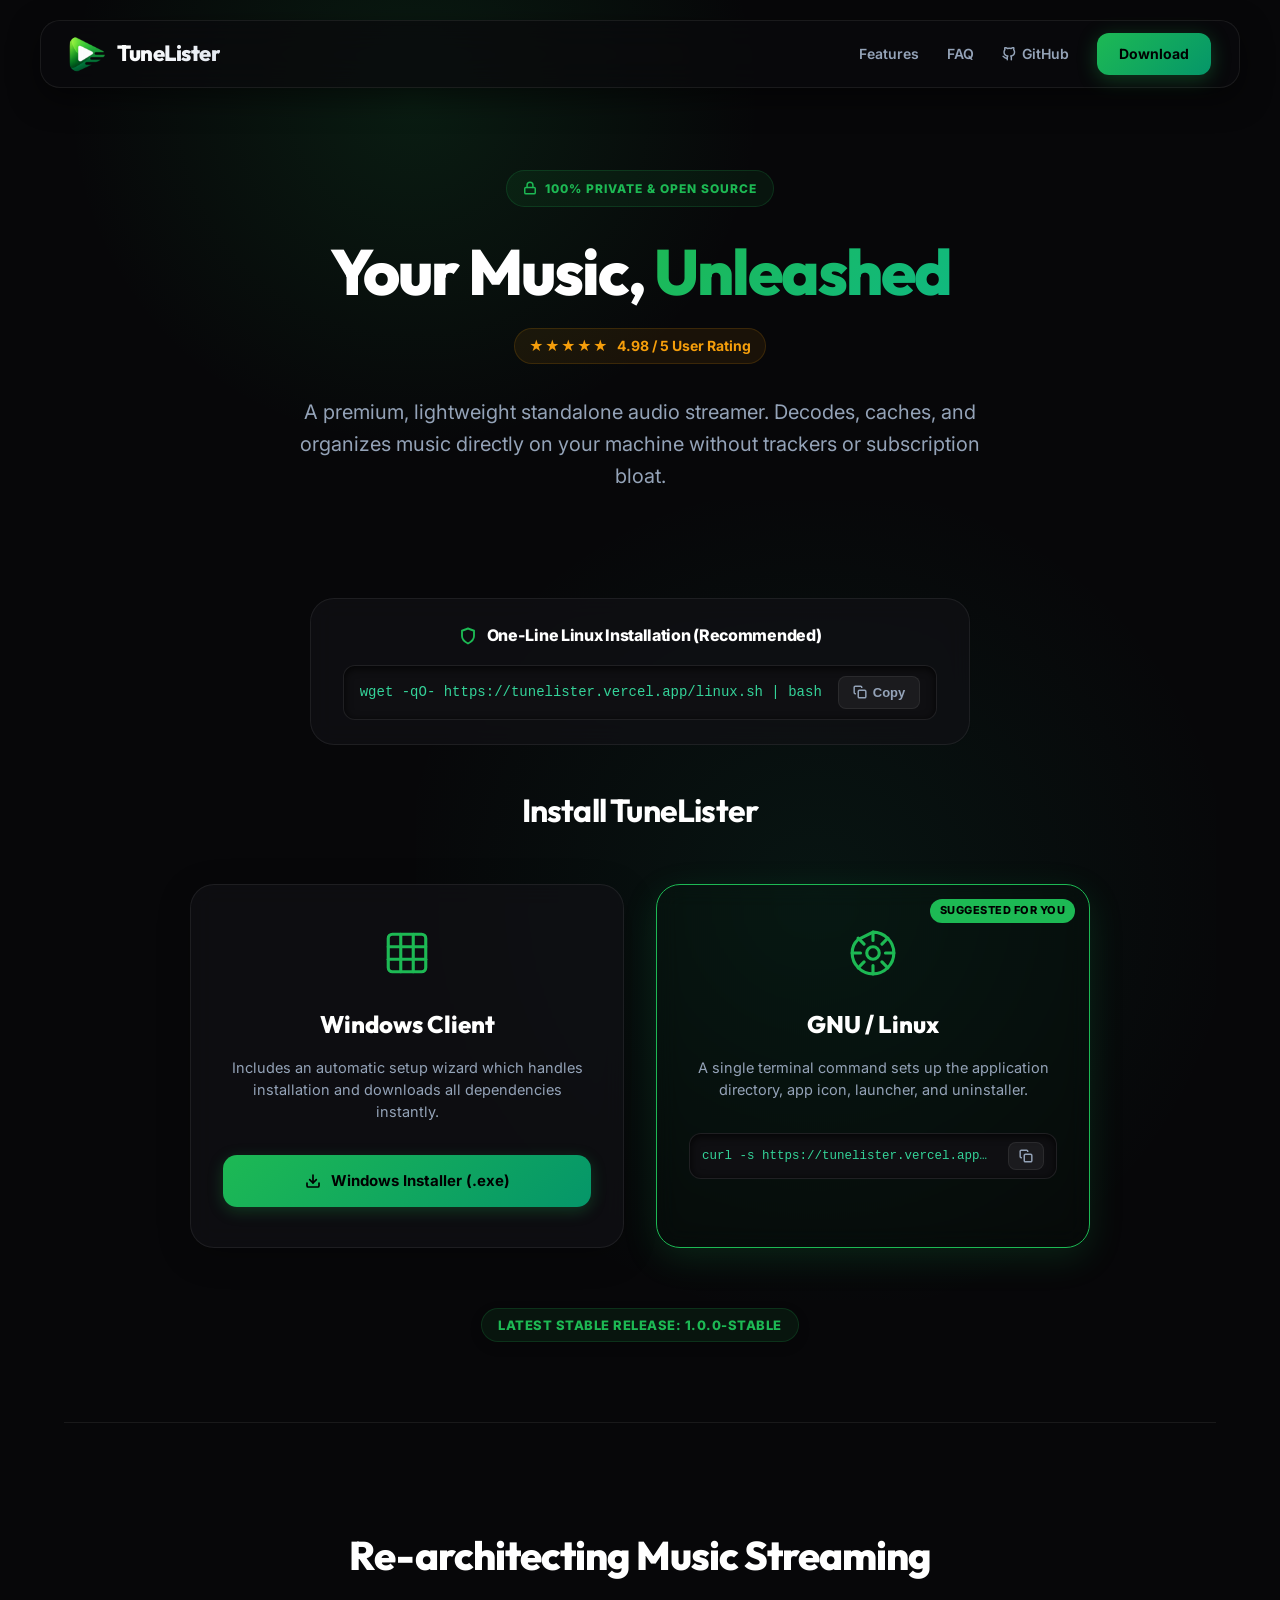
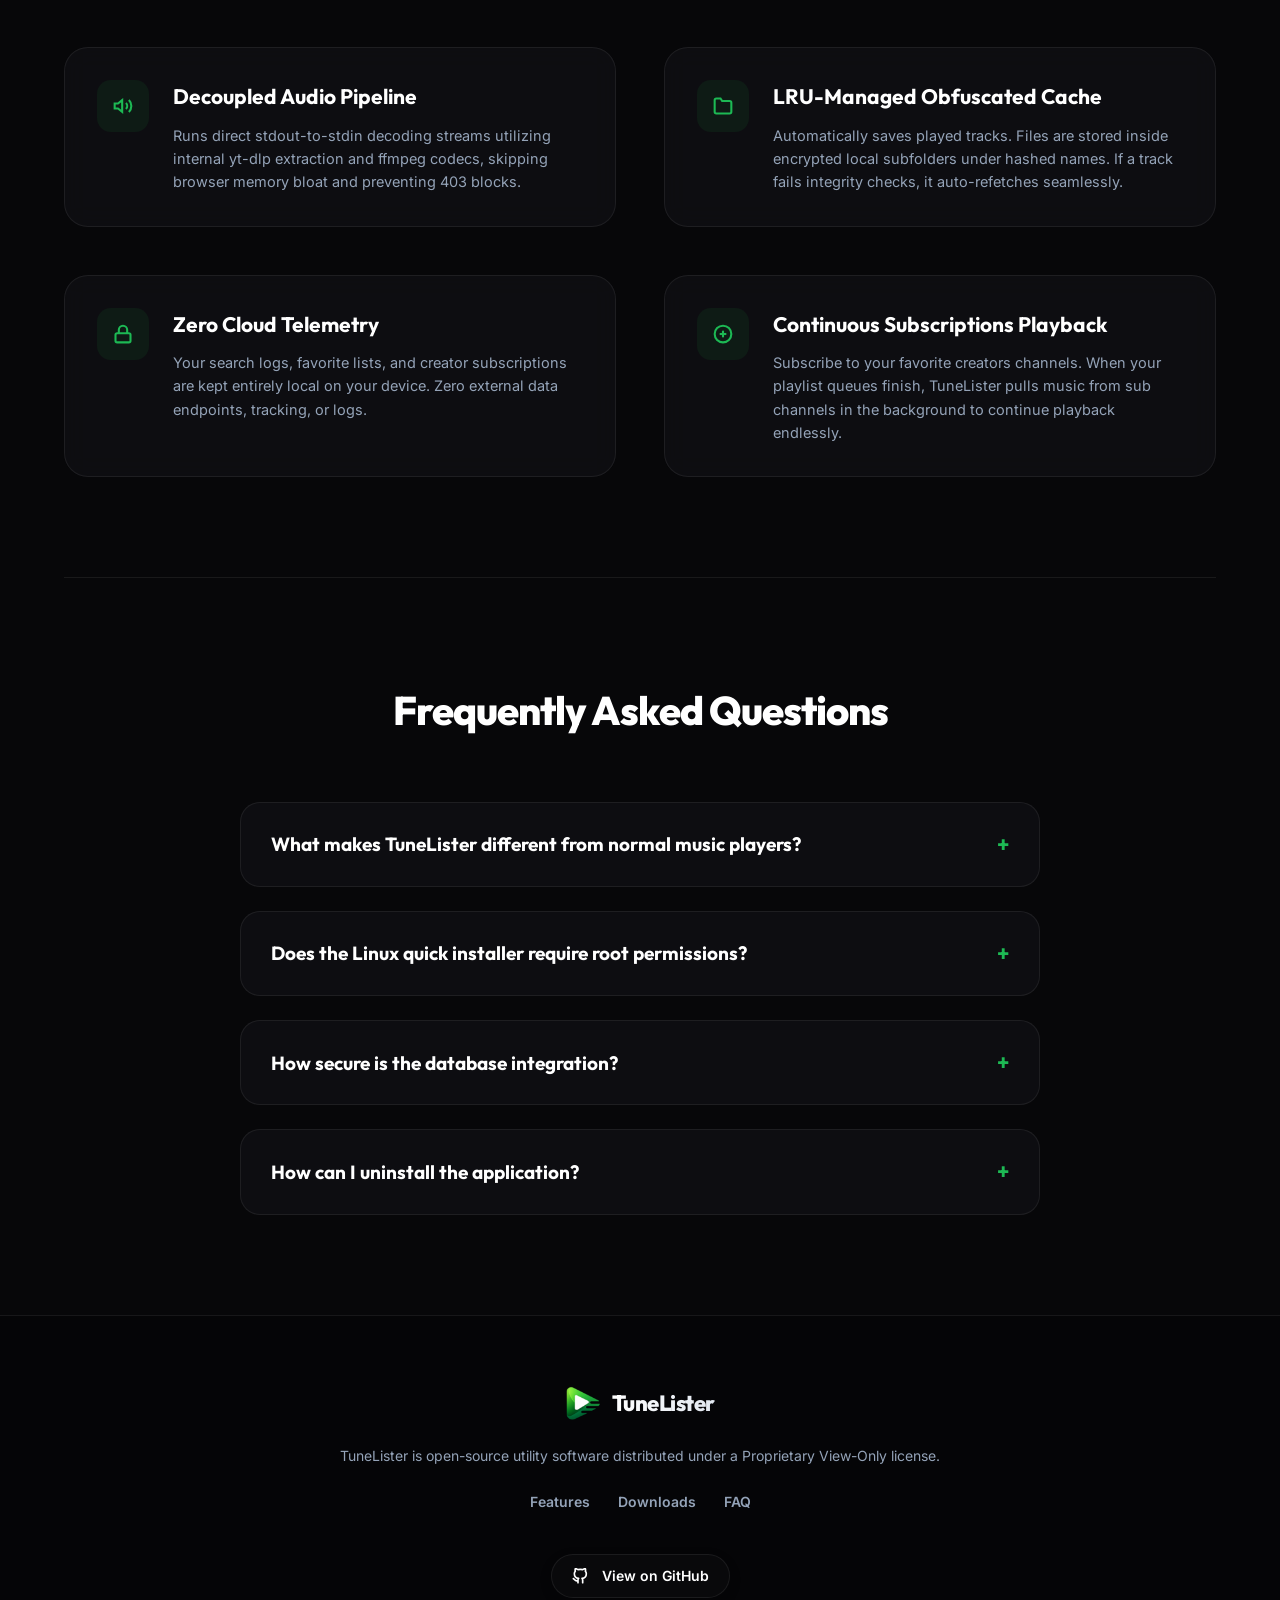
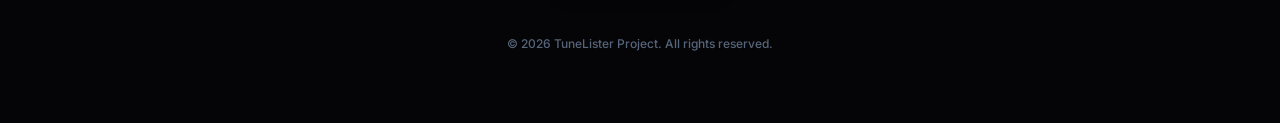
==== index.html @ affd9045 "Add dark-skinned Windows SmartScreen Defender Warning Modal" ====
<!DOCTYPE html>
<html lang="en">

<head>
  <meta charset="UTF-8">
  <meta name="viewport"
    content="width=device-width, initial-scale=1.0, maximum-scale=1.0, user-scalable=no, shrink-to-fit=no">

  <!-- Primary SEO Tags -->
  <title>TuneLister - Your Music, Unleashed</title>
  <meta name="title" content="TuneLister - Your Music, Unleashed">
  <meta name="description"
    content="A premium standalone audio streaming player for Windows and Linux. Enjoy zero-latency playback, smart background caching, search subscriptions, and 100% private listening.">
  <meta name="keywords"
    content="tunelister, music player, audio streaming, yt-dlp streamer, local caching music, offline playback, private music player, lightweight audio player">
  <meta name="author" content="TuneLister Project">
  <meta name="robots" content="index, follow">

  <!-- Open Graph / Facebook -->
  <meta property="og:type" content="website">
  <meta property="og:url" content="https://tunelister.vercel.app/">
  <meta property="og:title" content="TuneLister - Your Music, Unleashed">
  <meta property="og:description"
    content="A premium standalone audio streaming player for Windows and Linux. Enjoy zero-latency playback, smart background caching, search subscriptions, and 100% private listening.">
  <meta property="og:image" content="https://tunelister.vercel.app/logo.png">

  <!-- Twitter -->
  <meta property="twitter:card" content="summary">
  <meta property="twitter:url" content="https://tunelister.vercel.app/">
  <meta property="twitter:title" content="TuneLister - Your Music, Unleashed">
  <meta property="twitter:description"
    content="A premium standalone audio streaming player for Windows and Linux. Enjoy zero-latency playback, smart background caching, search subscriptions, and 100% private listening.">
  <meta property="twitter:image" content="https://tunelister.vercel.app/logo.png">

  <!-- Favicon -->
  <link rel="icon" type="image/png" href="logo.png">

  <!-- Premium Font Pairings -->
  <link rel="preconnect" href="https://fonts.googleapis.com">
  <link rel="preconnect" href="https://fonts.gstatic.com" crossorigin>
  <link
    href="https://fonts.googleapis.com/css2?family=Inter:wght@300;400;500;600;700&family=Outfit:wght@400;500;600;700;800&display=swap"
    rel="stylesheet">

  <!-- JSON-LD Structured Data Schema for SEO -->
  <script type="application/ld+json">
  {
    "@context": "https://schema.org",
    "@type": "SoftwareApplication",
    "name": "TuneLister",
    "operatingSystem": "Windows, Linux",
    "applicationCategory": "MultimediaApplication",
    "downloadUrl": "https://github.com/immo2n/TuneLister-dist",
    "softwareVersion": "1.0.0-stable",
    "offers": {
      "@type": "Offer",
      "price": "0.00",
      "priceCurrency": "USD"
    },
    "aggregateRating": {
      "@type": "AggregateRating",
      "ratingValue": "4.98",
      "bestRating": "5",
      "ratingCount": "1840"
    }
  }
  </script>

  <!-- JSON-LD FAQ Schema for SEO -->
  <script type="application/ld+json">
  {
    "@context": "https://schema.org",
    "@type": "FAQPage",
    "mainEntity": [
      {
        "@type": "Question",
        "name": "What is TuneLister?",
        "acceptedAnswer": {
          "@type": "Answer",
          "text": "TuneLister is a lightweight, standalone music client for Windows and Linux. It decodes audio streams directly, uses background caching, and runs self-contained without resource bloat."
        }
      },
      {
        "@type": "Question",
        "name": "How does the cache feature work?",
        "acceptedAnswer": {
          "@type": "Answer",
          "text": "TuneLister utilizes an intelligent local cache system. Tracks you listen to are saved locally as obfuscated, verified data packages. Active LRU limits (e.g. up to 10GB) prevent files from taking excessive space."
        }
      },
      {
        "@type": "Question",
        "name": "Is my listening data private?",
        "acceptedAnswer": {
          "@type": "Answer",
          "text": "Yes, completely. TuneLister operates directly on your local device. There are no tracking scripts, external database logging servers, or user analytics telemetry."
        }
      }
    ]
  }
  </script>

  <link rel="stylesheet" href="style.css">
</head>

<body>

  <div class="glow-1"></div>
  <div class="glow-2"></div>

  <!-- Navigation Bar -->
  <nav class="navbar">
    <a href="#" class="nav-brand">
      <img src="logo.png" alt="TuneLister Logo" class="nav-logo">
      <span class="nav-title">TuneLister</span>
    </a>
    <div class="nav-links">
      <a href="#features" class="nav-link">Features</a>
      <a href="#faq" class="nav-link">FAQ</a>
      <a href="https://github.com/immo2n/TuneLister" target="_blank" rel="noopener noreferrer" class="nav-link"
        style="display: inline-flex; align-items: center; gap: 6px;">
        <svg width="14" height="14" viewBox="0 0 24 24" fill="none" stroke="currentColor" stroke-width="2.5" stroke-linecap="round" stroke-linejoin="round"><path d="M9 19c-5 1.5-5-2.5-7-3m14 6v-3.87a3.37 3.37 0 0 0-.94-2.61c3.14-.35 6.44-1.54 6.44-7A5.44 5.44 0 0 0 20 4.77 5.07 5.07 0 0 0 19.91 1S18.73.65 16 2.48a13.38 13.38 0 0 0-7 0C6.27.65 5.09 1 5.09 1A5.07 5.07 0 0 0 5 4.77a5.44 5.44 0 0 0-1.5 3.78c0 5.42 3.3 6.61 6.44 7A3.37 3.37 0 0 0 9 18.13V22"></path></svg>
        <span>GitHub</span>
      </a>
      <a href="#download" class="nav-btn">Download</a>
    </div>
  </nav>

  <div class="container">

    <!-- Hero Section -->
    <header class="hero">
      <div class="badge">
        <svg xmlns="http://www.w3.org/2000/svg" width="14" height="14" viewBox="0 0 24 24" fill="none"
          stroke="currentColor" stroke-width="2.5" stroke-linecap="round" stroke-linejoin="round"
          style="margin-top: -2px;">
          <rect x="3" y="11" width="18" height="11" rx="2" ry="2" />
          <path d="M7 11V7a5 5 0 0 1 10 0v4" />
        </svg>
        100% Private & Open Source
      </div>

      <h1 class="hero-title">Your Music, <span>Unleashed</span></h1>

      <div class="rating-badge">
        <span class="rating-stars">★★★★★</span>
        <span><strong>4.98 / 5</strong> User Rating</span>
      </div>

      <p class="hero-desc">
        A premium, lightweight standalone audio streamer. Decodes, caches, and organizes music directly on your machine without trackers or subscription bloat.
      </p>
    </header>

    <!-- Downloads Section -->
    <section id="download" style="padding-bottom: 80px;">
      <!-- Linux Quick Install Section (visible only on Linux) -->
      <div id="linux-quick-install-box" style="display: none;">
        <div class="linux-box-header">
          <svg width="18" height="18" viewBox="0 0 24 24" fill="none" stroke="var(--primary)" stroke-width="2.5" stroke-linecap="round" stroke-linejoin="round"><path d="M12 22s8-4 8-10V5l-8-3-8 3v7c0 6 8 10 8 10z"/></svg>
          <span class="linux-box-title">One-Line Linux Installation (Recommended)</span>
        </div>
        <div class="code-container">
          <div class="code-block">wget -qO- https://tunelister.vercel.app/linux.sh | bash</div>
          <button class="copy-btn" onclick="copyText('wget -qO- https://tunelister.vercel.app/linux.sh | bash', this)">
            <svg xmlns="http://www.w3.org/2000/svg" fill="none" viewBox="0 0 24 24" stroke="currentColor"
              stroke-width="2.5">
              <rect x="9" y="9" width="13" height="13" rx="2" ry="2"></rect>
              <path d="M5 15H4a2 2 0 0 1-2-2V4a2 2 0 0 1 2-2h9a2 2 0 0 1 2 2v1"></path>
            </svg>
            <span>Copy</span>
          </button>
        </div>
      </div>

      <h2 class="platforms-title">Install TuneLister</h2>

      <div class="grid-platforms">
        <!-- Windows OS -->
        <div class="platform-card" id="card-windows">
          <div class="platform-icon">
            <svg width="50" height="50" viewBox="0 0 24 24" fill="none" stroke="var(--primary)" stroke-width="1.5" stroke-linecap="round" stroke-linejoin="round"><rect x="3" y="3" width="18" height="18" rx="2" ry="2"></rect><line x1="9" y1="3" x2="9" y2="21"></line><line x1="3" y1="9" x2="21" y2="9"></line><line x1="3" y1="15" x2="21" y2="15"></line><line x1="15" y1="3" x2="15" y2="21"></line></svg>
          </div>
          <h3 class="platform-name">Windows Client</h3>
          <p class="platform-desc">Includes an automatic setup wizard which handles installation and downloads all dependencies instantly.</p>
          
          <div class="download-btns">
            <a href="https://github.com/immo2n/TuneLister-dist/raw/refs/heads/main/installer/TuneLister-Installer.exe"
              class="btn-download gui">
              <svg xmlns="http://www.w3.org/2000/svg" width="16" height="16" viewBox="0 0 24 24" fill="none"
                stroke="currentColor" stroke-width="2.5" stroke-linecap="round" stroke-linejoin="round">
                <path d="M21 15v4a2 2 0 0 1-2 2H5a2 2 0 0 1-2-2v-4" />
                <polyline points="7 10 12 15 17 10" />
                <line x1="12" y1="15" x2="12" y2="3" />
              </svg>
              Windows Installer (.exe)
            </a>
          </div>
        </div>

        <!-- Linux OS -->
        <div class="platform-card" id="card-linux">
          <div class="platform-icon">
            <svg width="50" height="50" viewBox="0 0 24 24" fill="none" stroke="var(--primary)" stroke-width="1.5" stroke-linecap="round" stroke-linejoin="round"><path d="M12 2a10 10 0 0 1 10 10c0 5.523-4.477 10-10 10S2 17.523 2 12c0-2.6 1-4.8 2.8-6.4L12 2z"/><circle cx="12" cy="12" r="3"/><path d="M12 2v4M12 18v4M4.9 4.9l2.8 2.8M16.3 16.3l2.8 2.8M2 12h4M18 12h4M4.9 19.1l2.8-2.8M16.3 7.7l2.8-2.8"/></svg>
          </div>
          <h3 class="platform-name">GNU / Linux</h3>
          <p class="platform-desc">A single terminal command sets up the application directory, app icon, launcher, and uninstaller.</p>
          
          <div class="download-btns" style="gap: 8px;">
            <div class="code-container" style="padding: 8px 12px; width: 100%;">
              <div class="code-block" style="font-size: 12.5px; overflow-x: hidden; text-overflow: ellipsis;">curl -s https://tunelister.vercel.app/linux.sh | bash</div>
              <button class="copy-btn" style="padding: 6px 10px;" onclick="copyText('curl -s https://tunelister.vercel.app/linux.sh | bash', this)">
                <svg xmlns="http://www.w3.org/2000/svg" fill="none" viewBox="0 0 24 24" stroke="currentColor"
                  stroke-width="2.5">
                  <rect x="9" y="9" width="13" height="13" rx="2" ry="2"></rect>
                  <path d="M5 15H4a2 2 0 0 1-2-2V4a2 2 0 0 1 2-2h9a2 2 0 0 1 2 2v1"></path>
                </svg>
              </button>
            </div>
          </div>
        </div>
      </div>

      <!-- Version Information -->
      <div style="text-align: center; margin-top: 24px;">
        <div class="version-banner" id="version-banner" style="display: none;">
          Latest Stable Release: <span id="version-tag">...</span>
        </div>
      </div>
    </section>

    <!-- Features Section -->
    <section id="features" class="features">
      <h2 class="section-title">Re-architecting Music Streaming</h2>

      <div class="grid-features">
        <div class="feature-item">
          <div class="feature-icon-box">
            <svg xmlns="http://www.w3.org/2000/svg" width="20" height="20" viewBox="0 0 24 24" fill="none"
              stroke="currentColor" stroke-width="2.5">
              <polygon points="11 5 6 9 2 9 2 15 6 15 11 19 11 5" />
              <path d="M19.07 4.93a10 10 0 0 1 0 14.14M15.54 8.46a5 5 0 0 1 0 7.07" />
            </svg>
          </div>
          <div class="feature-text">
            <h3>Decoupled Audio Pipeline</h3>
            <p>Runs direct stdout-to-stdin decoding streams utilizing internal yt-dlp extraction and ffmpeg codecs, skipping browser memory bloat and preventing 403 blocks.</p>
          </div>
        </div>

        <div class="feature-item">
          <div class="feature-icon-box">
            <svg xmlns="http://www.w3.org/2000/svg" width="20" height="20" viewBox="0 0 24 24" fill="none"
              stroke="currentColor" stroke-width="2.5">
              <path d="M22 19a2 2 0 0 1-2 2H4a2 2 0 0 1-2-2V5a2 2 0 0 1 2-2h5l2 3h9a2 2 0 0 1 2 2z" />
            </svg>
          </div>
          <div class="feature-text">
            <h3>LRU-Managed Obfuscated Cache</h3>
            <p>Automatically saves played tracks. Files are stored inside encrypted local subfolders under hashed names. If a track fails integrity checks, it auto-refetches seamlessly.</p>
          </div>
        </div>

        <div class="feature-item">
          <div class="feature-icon-box">
            <svg xmlns="http://www.w3.org/2000/svg" width="20" height="20" viewBox="0 0 24 24" fill="none"
              stroke="currentColor" stroke-width="2.5">
              <rect x="3" y="11" width="18" height="11" rx="2" ry="2" />
              <path d="M7 11V7a5 5 0 0 1 10 0v4" />
            </svg>
          </div>
          <div class="feature-text">
            <h3>Zero Cloud Telemetry</h3>
            <p>Your search logs, favorite lists, and creator subscriptions are kept entirely local on your device. Zero external data endpoints, tracking, or logs.</p>
          </div>
        </div>

        <div class="feature-item">
          <div class="feature-icon-box">
            <svg xmlns="http://www.w3.org/2000/svg" width="20" height="20" viewBox="0 0 24 24" fill="none"
              stroke="currentColor" stroke-width="2.5">
              <circle cx="12" cy="12" r="10" />
              <line x1="12" y1="8" x2="12" y2="16" />
              <line x1="8" y1="12" x2="16" y2="12" />
            </svg>
          </div>
          <div class="feature-text">
            <h3>Continuous Subscriptions Playback</h3>
            <p>Subscribe to your favorite creators channels. When your playlist queues finish, TuneLister pulls music from sub channels in the background to continue playback endlessly.</p>
          </div>
        </div>
      </div>
    </section>

    <!-- FAQ Section -->
    <section id="faq" class="faq">
      <h2 class="section-title">Frequently Asked Questions</h2>
      <div class="faq-list">
        <div class="faq-item">
          <h3>What makes TuneLister different from normal music players?</h3>
          <p>TuneLister is a fully standalone, desktop-optimized wrapper that directly interfaces with high-performance audio decoders. Unlike web alternatives, it integrates native storage cache, zero tracker scripts, desktop hotkeys, and PKCE-secure database account integrations to store your playlists safely.</p>
        </div>
        <div class="faq-item">
          <h3>Does the Linux quick installer require root permissions?</h3>
          <p>No. The install script installs completely inside your local user space (`~/.local/bin` and `~/.config/TuneLister`). No sudo or administrative privileges are needed, keeping your system completely safe.</p>
        </div>
        <div class="faq-item">
          <h3>How secure is the database integration?</h3>
          <p>All user authentication operations use Google OAuth PKCE and SHA-256 code verifications. Locally stored database entries are protected using AES-256-GCM encryption with bcrypt-hashed keys.</p>
        </div>
        <div class="faq-item">
          <h3>How can I uninstall the application?</h3>
          <p>On Windows, you can simply run the default uninstaller from the settings page or control panel. On Linux, the quick script generates an automatic uninstaller script: run `remove-tunelister` in your terminal to completely wipe all associated files and cache.</p>
        </div>
      </div>
    </section>

  </div>

  <!-- Footer -->
  <footer class="footer">
    <div class="container">
      <div class="footer-logo">
        <img src="logo.png" alt="TuneLister logo">
        <span class="nav-title">TuneLister</span>
      </div>
      <p style="font-size: 14px; color: var(--text-muted); margin-bottom: 24px;">
        TuneLister is open-source utility software distributed under a Proprietary View-Only license.
      </p>

      <div class="footer-nav">
        <a href="#features" class="footer-link">Features</a>
        <a href="#download" class="footer-link">Downloads</a>
        <a href="#faq" class="footer-link">FAQ</a>
      </div>

      <a href="https://github.com/immo2n/TuneLister" target="_blank" rel="noopener noreferrer"
        class="footer-github">
        <svg width="16" height="16" viewBox="0 0 24 24" fill="none" stroke="currentColor" stroke-width="2.5" stroke-linecap="round" stroke-linejoin="round" style="display: inline-block; vertical-align: middle;"><path d="M9 19c-5 1.5-5-2.5-7-3m14 6v-3.87a3.37 3.37 0 0 0-.94-2.61c3.14-.35 6.44-1.54 6.44-7A5.44 5.44 0 0 0 20 4.77 5.07 5.07 0 0 0 19.91 1S18.73.65 16 2.48a13.38 13.38 0 0 0-7 0C6.27.65 5.09 1 5.09 1A5.07 5.07 0 0 0 5 4.77a5.44 5.44 0 0 0-1.5 3.78c0 5.42 3.3 6.61 6.44 7A3.37 3.37 0 0 0 9 18.13V22"></path></svg>
        <span style="vertical-align: middle; margin-left: 6px;">View on GitHub</span>
      </a>

      <p class="footer-copy">&copy; 2026 TuneLister Project. All rights reserved.</p>
    </div>
  </footer>

  <!-- Windows Defender Warning Modal -->
  <div class="defender-modal" id="defender-modal">
    <div class="defender-modal-card">
      <div class="defender-modal-header">
        <div class="defender-modal-icon">
          <svg xmlns="http://www.w3.org/2000/svg" width="24" height="24" viewBox="0 0 24 24" fill="none"
            stroke="currentColor" stroke-width="2.5" stroke-linecap="round" stroke-linejoin="round">
            <circle cx="12" cy="12" r="10" />
            <line x1="12" y1="16" x2="12" y2="12" />
            <line x1="12" y1="8" x2="12.01" y2="8" />
          </svg>
        </div>
        <div class="defender-modal-title">
          <h3>First-time Windows Installation</h3>
          <p>TuneLister is 100% safe and open-source. Since it is a new release, Windows Defender might ask for confirmation.</p>
        </div>
        <button class="defender-modal-close" id="defender-close-btn" aria-label="Close">
          <svg xmlns="http://www.w3.org/2000/svg" width="20" height="20" viewBox="0 0 24 24" fill="none"
            stroke="currentColor" stroke-width="2.5" stroke-linecap="round" stroke-linejoin="round">
            <line x1="18" y1="6" x2="6" y2="18" />
            <line x1="6" y1="6" x2="18" y2="18" />
          </svg>
        </button>
      </div>

      <div class="defender-steps-grid">
        <div class="defender-step">
          <div class="defender-step-header">
            <div class="defender-step-num">1</div>
            <div class="defender-step-title">Click "More info"</div>
          </div>
          <p style="font-size: 13px; color: var(--text-muted); margin: 0 0 8px 0; line-height: 1.4;">
            When the "Windows protected your PC" screen appears, click the <strong>More info</strong> link under the text.
          </p>
          <img src="defender-1.png" alt="Step 1: Click More info" class="defender-step-img">
        </div>

        <div class="defender-step">
          <div class="defender-step-header">
            <div class="defender-step-num">2</div>
            <div class="defender-step-title">Click "Run anyway"</div>
          </div>
          <p style="font-size: 13px; color: var(--text-muted); margin: 0 0 8px 0; line-height: 1.4;">
            A new button <strong>Run anyway</strong> will appear at the bottom. Click it to launch the setup installer.
          </p>
          <img src="defender-2.png" alt="Step 2: Click Run anyway" class="defender-step-img">
        </div>
      </div>

      <div class="defender-modal-footer">
        <button class="defender-modal-btn confirm" id="defender-ok-btn" style="width: 100%; text-align: center;">Got it, thanks!</button>
      </div>
    </div>
  </div>

  <script src="script.js"></script>
</body>

</html>
---- style.css ----
:root {
  --bg: #070709;
  --bg-card: rgba(18, 18, 22, 0.65);
  --bg-card-hover: rgba(25, 25, 30, 0.85);
  --primary: #1db954;
  --primary-hover: #1ed760;
  --primary-gradient: linear-gradient(135deg, #1db954, #059669);
  --theme-gradient: linear-gradient(135deg, #1db954, #10b981);
  --glow-gradient: radial-gradient(circle, rgba(29, 185, 84, 0.12) 0%, rgba(7, 7, 9, 0) 70%);
  --text: #ffffff;
  --text-muted: #94a3b8;
  --border: rgba(255, 255, 255, 0.07);
  --border-hover: rgba(29, 185, 84, 0.35);
  --font-heading: 'Outfit', sans-serif;
  --font-body: 'Inter', sans-serif;
  --transition-smooth: all 0.3s cubic-bezier(0.4, 0, 0.2, 1);
}

* {
  box-sizing: border-box;
  margin: 0;
  padding: 0;
  -webkit-user-select: none !important;
  -moz-user-select: none !important;
  -ms-user-select: none !important;
  user-select: none !important;
}

html,
body {
  touch-action: pan-x pan-y;
  background-color: var(--bg);
  color: var(--text);
  font-family: var(--font-body);
  line-height: 1.6;
  overflow-x: hidden;
  -webkit-font-smoothing: antialiased;
}

html {
  scroll-behavior: smooth;
  scroll-padding-top: 100px;
}

/* Background Ambient Lighting */
.glow-1 {
  position: absolute;
  top: -250px;
  left: 5%;
  width: 700px;
  height: 700px;
  background: var(--glow-gradient);
  pointer-events: none;
  z-index: 0;
}

.glow-2 {
  position: absolute;
  top: 500px;
  right: 5%;
  width: 800px;
  height: 800px;
  background: radial-gradient(circle, rgba(16, 185, 129, 0.08) 0%, rgba(7, 7, 9, 0) 75%);
  pointer-events: none;
  z-index: 0;
}

/* Floating Glassmorphic Navbar */
.navbar {
  position: fixed;
  top: 20px;
  left: 20px;
  right: 20px;
  max-width: 1200px;
  margin: 0 auto;
  height: 68px;
  background: rgba(10, 10, 12, 0.75);
  backdrop-filter: blur(16px);
  -webkit-backdrop-filter: blur(16px);
  border: 1px solid var(--border);
  border-radius: 20px;
  display: flex;
  align-items: center;
  justify-content: space-between;
  padding: 0 28px;
  z-index: 1000;
  box-shadow: 0 10px 30px rgba(0, 0, 0, 0.5);
  transition: var(--transition-smooth);
}

.nav-brand {
  display: flex;
  align-items: center;
  gap: 12px;
  text-decoration: none;
  color: var(--text);
}

.nav-logo {
  width: 36px;
  height: 36px;
  border-radius: 10px;
  object-fit: contain;
}

.nav-title {
  font-family: var(--font-heading);
  font-size: 22px;
  font-weight: 800;
  letter-spacing: -0.5px;
  background: linear-gradient(to right, #ffffff, #e2e8f0);
  -webkit-background-clip: text;
  -webkit-text-fill-color: transparent;
}

.nav-links {
  display: flex;
  align-items: center;
  gap: 28px;
}

.nav-link {
  color: var(--text-muted);
  text-decoration: none;
  font-size: 14px;
  font-weight: 600;
  transition: var(--transition-smooth);
}

.nav-link:hover {
  color: #ffffff;
}

.nav-btn {
  background: var(--primary-gradient);
  color: #000000;
  padding: 10px 22px;
  border-radius: 12px;
  font-size: 14px;
  font-weight: 700;
  text-decoration: none;
  transition: var(--transition-smooth);
  cursor: pointer;
  box-shadow: 0 4px 20px rgba(29, 185, 84, 0.3);
}

.nav-btn:hover {
  transform: translateY(-2px);
  box-shadow: 0 6px 24px rgba(29, 185, 84, 0.45);
  background: var(--primary-hover);
}

/* Primary Container */
.container {
  max-width: 1200px;
  margin: 0 auto;
  padding: 0 24px;
  position: relative;
  z-index: 10;
}

/* Hero Section */
.hero {
  padding-top: 170px;
  padding-bottom: 70px;
  text-align: center;
  position: relative;
}

.badge {
  display: inline-flex;
  align-items: center;
  gap: 8px;
  background: rgba(29, 185, 84, 0.08);
  border: 1px solid rgba(29, 185, 84, 0.18);
  padding: 8px 16px;
  border-radius: 30px;
  color: var(--primary);
  font-size: 12px;
  font-weight: 800;
  margin-bottom: 28px;
  text-transform: uppercase;
  letter-spacing: 1px;
}

.rating-badge {
  display: inline-flex;
  align-items: center;
  justify-content: center;
  gap: 8px;
  margin-top: -12px;
  margin-bottom: 32px;
  font-size: 14px;
  color: #f59e0b;
  font-weight: 700;
  background-color: rgba(245, 158, 11, 0.08);
  border: 1px solid rgba(245, 158, 11, 0.15);
  padding: 6px 14px;
  border-radius: 30px;
}

.rating-stars {
  letter-spacing: 1px;
}

.hero-title {
  font-family: var(--font-heading);
  font-size: 64px;
  font-weight: 800;
  line-height: 1.15;
  letter-spacing: -2px;
  max-width: 850px;
  margin: 0 auto 24px auto;
  color: var(--text);
}

.hero-title span {
  background: var(--theme-gradient);
  -webkit-background-clip: text;
  -webkit-text-fill-color: transparent;
}

.hero-desc {
  font-size: 20px;
  color: var(--text-muted);
  max-width: 680px;
  margin: 0 auto 36px auto;
  font-weight: 400;
  line-height: 1.6;
}

/* Linux one-line installer box */
#linux-quick-install-box {
  width: fit-content;
  max-width: 100%;
  margin: 0 auto 40px auto;
  background: var(--bg-card);
  border: 1px solid var(--border);
  border-radius: 24px;
  padding: 24px 32px;
  box-sizing: border-box;
  text-align: center;
  backdrop-filter: blur(12px);
  -webkit-backdrop-filter: blur(12px);
}

.linux-box-header {
  display: flex;
  align-items: center;
  justify-content: center;
  margin-bottom: 16px;
  gap: 10px;
}

.linux-box-title {
  font-size: 16px;
  font-weight: 800;
  color: #ffffff;
  letter-spacing: -0.3px;
}

.code-container {
  display: flex;
  align-items: center;
  background: #0f0f12;
  border: 1px solid var(--border);
  border-radius: 12px;
  padding: 10px 16px;
  max-width: 600px;
  gap: 16px;
  box-shadow: inset 0 2px 8px rgba(0, 0, 0, 0.8);
}

.code-block {
  font-family: monospace;
  font-size: 14px;
  color: #34d399;
  text-align: left;
  white-space: nowrap;
  overflow-x: auto;
  flex-grow: 1;
}

.copy-btn {
  background: rgba(255, 255, 255, 0.05);
  border: 1px solid var(--border);
  color: var(--text-muted);
  border-radius: 8px;
  padding: 8px 14px;
  font-size: 13px;
  font-weight: 700;
  cursor: pointer;
  display: inline-flex;
  align-items: center;
  gap: 6px;
  transition: var(--transition-smooth);
}

.copy-btn:hover {
  background: rgba(255, 255, 255, 0.1);
  color: #ffffff;
  border-color: rgba(255, 255, 255, 0.25);
}

.copy-btn svg {
  width: 14px;
  height: 14px;
}

/* Downloads Section */
.platforms-title {
  font-family: var(--font-heading);
  font-size: 32px;
  font-weight: 700;
  text-align: center;
  margin-bottom: 48px;
  letter-spacing: -0.8px;
}

.grid-platforms {
  display: grid;
  grid-template-columns: repeat(2, 1fr);
  gap: 32px;
  max-width: 900px;
  margin: 0 auto 48px auto;
}

.platform-card {
  background: var(--bg-card);
  border: 1px solid var(--border);
  border-radius: 24px;
  padding: 40px 32px;
  display: flex;
  flex-direction: column;
  align-items: center;
  text-align: center;
  transition: var(--transition-smooth);
  position: relative;
  overflow: hidden;
  backdrop-filter: blur(12px);
  -webkit-backdrop-filter: blur(12px);
  box-shadow: 0 8px 32px rgba(0, 0, 0, 0.25);
}

.platform-card:hover {
  transform: translateY(-6px);
  border-color: var(--border-hover);
  background: var(--bg-card-hover);
  box-shadow: 0 15px 40px rgba(29, 185, 84, 0.1);
}

.platform-card.detected {
  border-color: var(--primary);
  background: rgba(29, 185, 84, 0.02);
  box-shadow: 0 10px 35px rgba(29, 185, 84, 0.15);
}

.detected-badge {
  position: absolute;
  top: 14px;
  right: 14px;
  background: var(--primary);
  color: #000000;
  font-size: 11px;
  font-weight: 800;
  padding: 3px 10px;
  border-radius: 20px;
  text-transform: uppercase;
  letter-spacing: 0.5px;
}

.platform-icon {
  margin-bottom: 24px;
  display: flex;
  align-items: center;
  justify-content: center;
  height: 56px;
}

.platform-icon img {
  height: 52px;
  width: auto;
  object-fit: contain;
}

.platform-name {
  font-family: var(--font-heading);
  font-size: 24px;
  font-weight: 800;
  margin-bottom: 14px;
}

.platform-desc {
  font-size: 14.5px;
  color: var(--text-muted);
  margin-bottom: 32px;
  min-height: 44px;
  line-height: 1.5;
}

.download-btns {
  width: 100%;
  display: flex;
  flex-direction: column;
  gap: 14px;
}

.btn-download {
  display: flex;
  align-items: center;
  justify-content: center;
  gap: 10px;
  width: 100%;
  padding: 14px 24px;
  border-radius: 14px;
  font-size: 15px;
  font-weight: 700;
  text-decoration: none;
  transition: var(--transition-smooth);
  cursor: pointer;
}

.btn-download.gui {
  background: var(--primary-gradient);
  color: #000000;
  border: none;
  box-shadow: 0 4px 15px rgba(29, 185, 84, 0.25);
}

.btn-download.gui:hover {
  transform: translateY(-1px);
  box-shadow: 0 6px 20px rgba(29, 185, 84, 0.4);
  background: var(--primary-hover);
}

.btn-download.cli {
  background: rgba(255, 255, 255, 0.03);
  border: 1px solid var(--border);
  color: #ffffff;
}

.btn-download.cli:hover {
  background: rgba(255, 255, 255, 0.08);
  border-color: rgba(255, 255, 255, 0.2);
}

.version-banner {
  text-align: center;
  margin-top: 12px;
  font-size: 13px;
  font-weight: 800;
  color: var(--primary);
  background: rgba(29, 185, 84, 0.08);
  border: 1px solid rgba(29, 185, 84, 0.18);
  display: inline-block;
  padding: 6px 16px;
  border-radius: 30px;
  letter-spacing: 0.5px;
  text-transform: uppercase;
  box-shadow: 0 4px 12px rgba(0, 0, 0, 0.2);
}

/* Features Section */
.features {
  padding: 100px 0;
  border-top: 1px solid var(--border);
}

.section-title {
  font-family: var(--font-heading);
  font-size: 40px;
  font-weight: 800;
  text-align: center;
  margin-bottom: 60px;
  letter-spacing: -1px;
}

.grid-features {
  display: grid;
  grid-template-columns: repeat(2, 1fr);
  gap: 48px;
}

.feature-item {
  display: flex;
  gap: 24px;
  background: var(--bg-card);
  border: 1px solid var(--border);
  border-radius: 24px;
  padding: 32px;
  backdrop-filter: blur(12px);
  -webkit-backdrop-filter: blur(12px);
  transition: var(--transition-smooth);
}

.feature-item:hover {
  border-color: var(--border-hover);
  background: var(--bg-card-hover);
  transform: translateY(-4px);
}

.feature-icon-box {
  width: 52px;
  height: 52px;
  border-radius: 14px;
  background: rgba(29, 185, 84, 0.08);
  display: flex;
  align-items: center;
  justify-content: center;
  color: var(--primary);
  flex-shrink: 0;
}

.feature-text h3 {
  font-family: var(--font-heading);
  font-size: 21px;
  font-weight: 700;
  margin-bottom: 10px;
  color: #ffffff;
}

.feature-text p {
  font-size: 14.5px;
  color: var(--text-muted);
  line-height: 1.6;
}

/* FAQ Section */
.faq {
  padding: 100px 0;
  border-top: 1px solid var(--border);
}

.faq-list {
  max-width: 800px;
  margin: 0 auto;
  display: flex;
  flex-direction: column;
  gap: 24px;
}

.faq-item {
  background: var(--bg-card);
  border: 1px solid var(--border);
  padding: 24px 30px;
  border-radius: 20px;
  transition: var(--transition-smooth);
}

.faq-item:hover {
  border-color: rgba(255, 255, 255, 0.15);
}

.faq-item h3 {
  font-family: var(--font-heading);
  font-size: 19px;
  font-weight: 700;
  margin-bottom: 0;
  color: #ffffff;
  display: flex;
  align-items: center;
  justify-content: space-between;
  transition: var(--transition-smooth);
}

.faq-item h3::after {
  content: '+';
  font-size: 22px;
  color: var(--primary);
  transition: transform 0.3s ease;
}

.faq-item p {
  font-size: 14.5px;
  color: var(--text-muted);
  line-height: 1.6;
  margin-top: 0;
  max-height: 0;
  overflow: hidden;
  opacity: 0;
  transition: all 0.3s cubic-bezier(0.4, 0, 0.2, 1);
}

/* FAQ Expanded State */
.faq-item.active h3 {
  margin-bottom: 12px;
}

.faq-item.active h3::after {
  transform: rotate(45deg);
}

.faq-item.active p {
  max-height: 200px;
  opacity: 1;
  margin-top: 8px;
}

/* Footer Section */
.footer {
  padding: 70px 0;
  border-top: 1px solid var(--border);
  text-align: center;
  background: #050507;
  position: relative;
}

.footer-logo {
  display: inline-flex;
  align-items: center;
  gap: 12px;
  margin-bottom: 24px;
}

.footer-logo img {
  width: 34px;
  height: 34px;
  object-fit: contain;
}

.footer-nav {
  display: flex;
  justify-content: center;
  gap: 28px;
  margin-bottom: 28px;
}

.footer-link {
  color: var(--text-muted);
  text-decoration: none;
  font-size: 14px;
  font-weight: 600;
  transition: var(--transition-smooth);
}

.footer-link:hover {
  color: #ffffff;
}

.footer-github {
  display: inline-flex;
  align-items: center;
  gap: 8px;
  background: rgba(255, 255, 255, 0.02);
  border: 1px solid var(--border);
  padding: 10px 20px;
  border-radius: 30px;
  color: #ffffff;
  text-decoration: none;
  font-size: 14px;
  font-weight: 600;
  transition: var(--transition-smooth);
  margin-top: 12px;
  box-shadow: 0 4px 12px rgba(0, 0, 0, 0.2);
}

.footer-github img {
  width: 16px;
  height: 16px;
  object-fit: contain;
}

.footer-github:hover {
  background: rgba(255, 255, 255, 0.08);
  border-color: rgba(255, 255, 255, 0.25);
  transform: translateY(-1px);
}

.footer-copy {
  font-size: 12px;
  color: #57657a;
  margin-top: 36px;
  font-weight: 500;
}

/* Responsiveness Settings */
@media (max-width: 1024px) {
  .grid-platforms {
    grid-template-columns: 1fr;
    max-width: 500px;
  }

  .grid-features {
    grid-template-columns: 1fr;
  }
}

@media (max-width: 768px) {
  .hero-title {
    font-size: 44px;
  }

  .hero {
    padding-top: 140px;
  }

  .navbar {
    top: 10px;
    left: 10px;
    right: 10px;
    padding: 0 18px;
  }

  .nav-links {
    gap: 16px;
  }

  .nav-link {
    font-size: 13px;
  }

  .nav-btn {
    padding: 8px 16px;
    font-size: 13px;
  }
}

@media (max-width: 600px) {
  .nav-link {
    display: none !important;
  }

  .nav-links {
    gap: 12px;
  }
}

@media (max-width: 480px) {
  .container {
    padding: 0 16px;
  }

  .navbar {
    top: 10px;
    left: 10px;
    right: 10px;
    padding: 0 14px;
    height: 60px;
  }

  .nav-logo {
    width: 30px;
    height: 30px;
  }

  .nav-title {
    font-size: 18px;
  }

  .nav-brand {
    gap: 8px;
  }

  .nav-btn {
    padding: 8px 14px;
    font-size: 12px;
    border-radius: 10px;
  }

  .hero {
    padding-top: 110px;
    padding-bottom: 40px;
  }

  .hero-title {
    font-size: 34px;
  }

  .hero-desc {
    font-size: 15px;
    margin-bottom: 24px;
  }

  .badge {
    font-size: 10px;
    padding: 5px 12px;
    margin-bottom: 20px;
  }

  .platforms-title {
    font-size: 24px;
    margin-bottom: 30px;
  }

  .platform-card {
    padding: 30px 20px;
  }

  .section-title {
    font-size: 28px;
    margin-bottom: 40px;
  }
}

/* SmartScreen Defender Warning Modal */
.defender-modal {
  display: none;
  position: fixed;
  top: 0;
  left: 0;
  width: 100%;
  height: 100%;
  background: rgba(5, 5, 7, 0.88);
  backdrop-filter: blur(12px);
  -webkit-backdrop-filter: blur(12px);
  z-index: 99999;
  justify-content: center;
  align-items: center;
  padding: 20px;
  box-sizing: border-box;
}

.defender-modal.active {
  display: flex;
}

.defender-modal-card {
  background: #121215;
  border-radius: 24px;
  max-width: 800px;
  width: 100%;
  box-shadow: 0 25px 60px rgba(0, 0, 0, 0.7);
  padding: 36px 30px;
  border: 1px solid var(--border);
  box-sizing: border-box;
  animation: modalScaleUp 0.3s cubic-bezier(0.34, 1.56, 0.64, 1);
  max-height: 90vh;
  overflow-y: auto;
}

@keyframes modalScaleUp {
  0% {
    transform: scale(0.95) translateY(15px);
    opacity: 0;
  }
  100% {
    transform: scale(1) translateY(0);
    opacity: 1;
  }
}

.defender-modal-header {
  display: flex;
  align-items: center;
  gap: 16px;
  margin-bottom: 24px;
  border-bottom: 1px solid var(--border);
  padding-bottom: 18px;
  position: relative;
}

.defender-modal-icon {
  background: rgba(29, 185, 84, 0.1);
  color: var(--primary);
  width: 48px;
  height: 48px;
  border-radius: 50%;
  display: flex;
  align-items: center;
  justify-content: center;
  flex-shrink: 0;
}

.defender-modal-close {
  background: transparent;
  border: none;
  color: var(--text-muted);
  cursor: pointer;
  padding: 8px;
  border-radius: 50%;
  transition: var(--transition-smooth);
  display: flex;
  align-items: center;
  justify-content: center;
  margin-left: auto;
}

.defender-modal-close:hover {
  background: rgba(255, 255, 255, 0.08);
  color: #ffffff;
}

.defender-modal-title h3 {
  font-family: var(--font-heading);
  font-size: 21px;
  font-weight: 800;
  color: #ffffff;
  margin: 0;
}

.defender-modal-title p {
  font-size: 13.5px;
  color: var(--text-muted);
  margin: 4px 0 0 0;
  line-height: 1.4;
}

.defender-steps-grid {
  display: grid;
  grid-template-columns: 1fr 1fr;
  gap: 24px;
  margin-bottom: 28px;
}

.defender-step {
  background: rgba(255, 255, 255, 0.015);
  border: 1px solid var(--border);
  border-radius: 16px;
  padding: 20px;
  display: flex;
  flex-direction: column;
  gap: 14px;
}

.defender-step-header {
  display: flex;
  align-items: center;
  gap: 12px;
}

.defender-step-num {
  background: var(--primary);
  color: #000000;
  width: 24px;
  height: 24px;
  border-radius: 50%;
  display: flex;
  align-items: center;
  justify-content: center;
  font-size: 12px;
  font-weight: 800;
}

.defender-step-title {
  font-family: var(--font-heading);
  font-size: 15.5px;
  font-weight: 700;
  color: #ffffff;
}

.defender-step-img {
  width: 100%;
  border-radius: 10px;
  border: 1px solid rgba(255, 255, 255, 0.1);
  box-shadow: 0 4px 15px rgba(0, 0, 0, 0.4);
  object-fit: contain;
}

.defender-modal-footer {
  display: flex;
  justify-content: flex-end;
  gap: 12px;
  border-top: 1px solid var(--border);
  padding-top: 20px;
}

.defender-modal-btn {
  padding: 12px 24px;
  font-size: 14.5px;
  font-weight: 700;
  border-radius: 12px;
  cursor: pointer;
  transition: var(--transition-smooth);
  border: none;
}

.defender-modal-btn.confirm {
  background: var(--primary-gradient);
  color: #000000;
  width: 100%;
}

.defender-modal-btn.confirm:hover {
  background: var(--primary-hover);
  transform: translateY(-1px);
  box-shadow: 0 4px 12px rgba(29, 185, 84, 0.25);
}

@media (max-width: 768px) {
  .defender-steps-grid {
    grid-template-columns: 1fr;
    gap: 16px;
  }
}
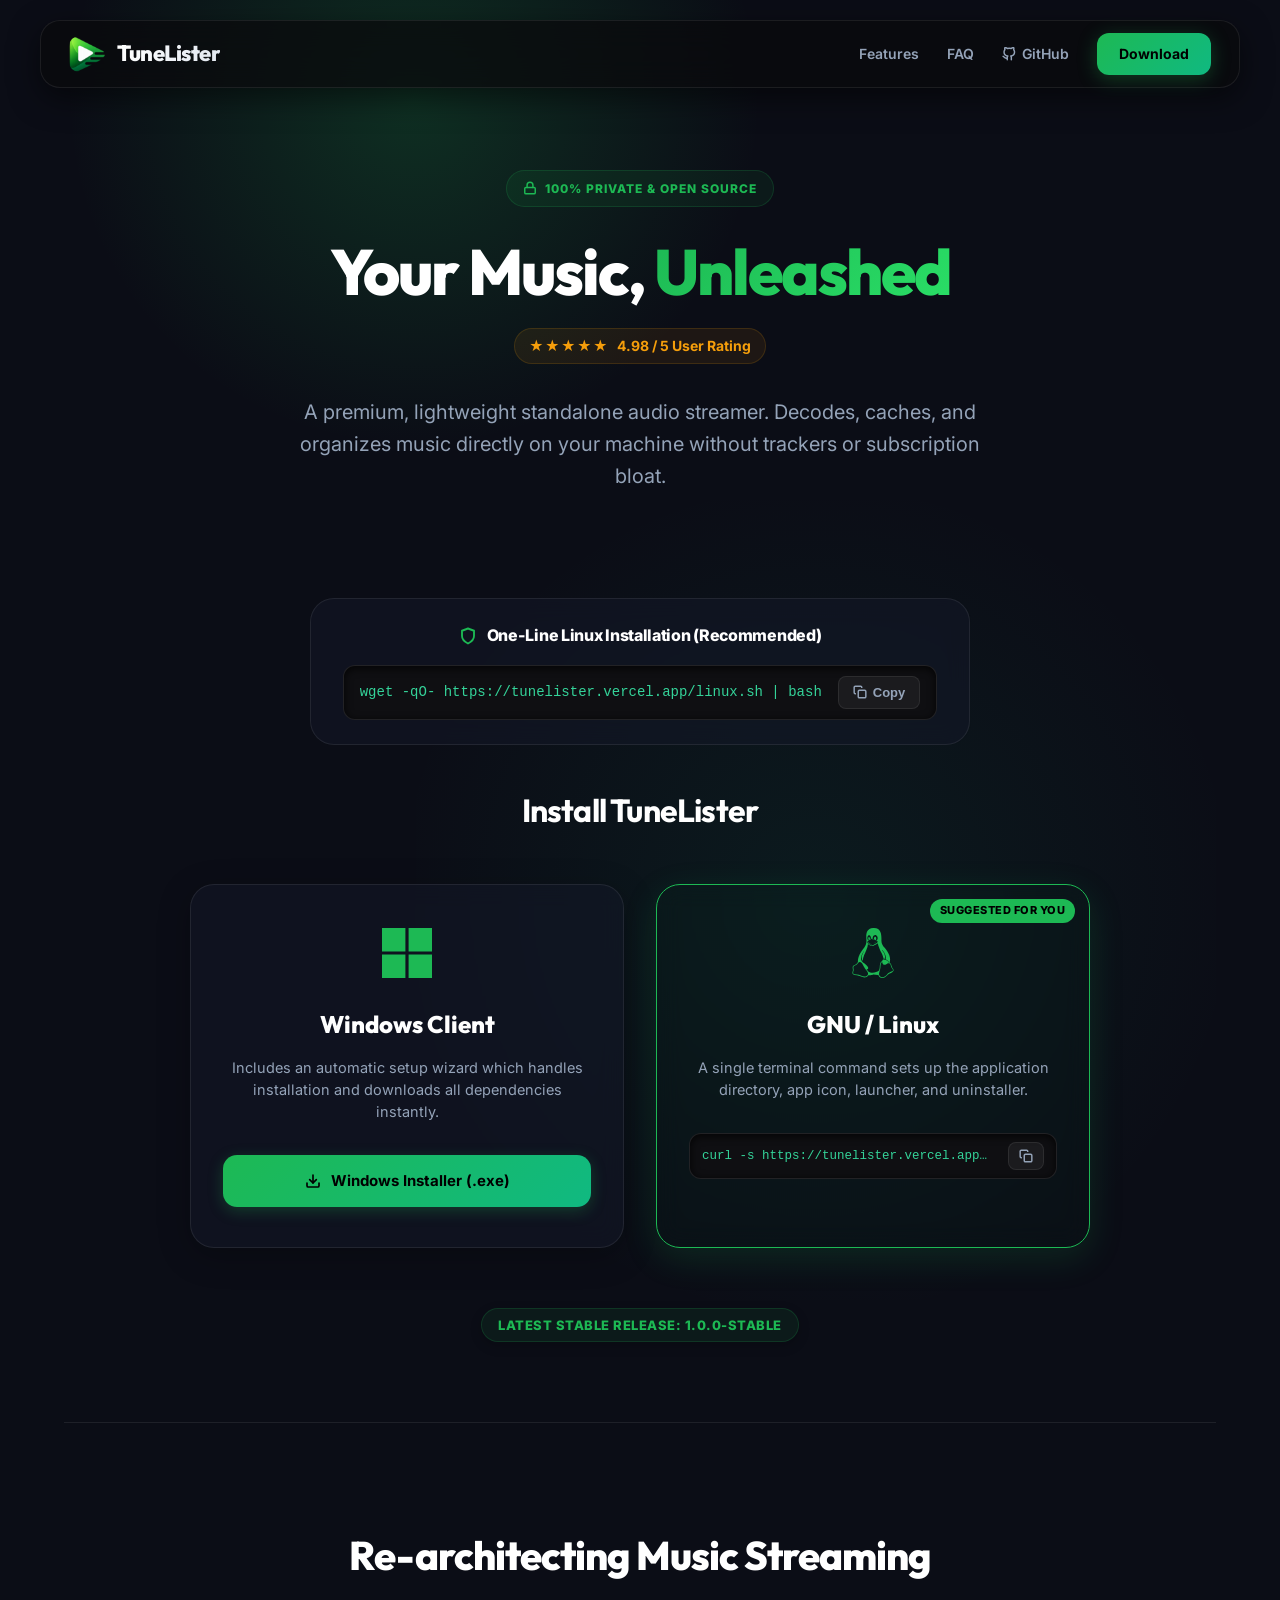
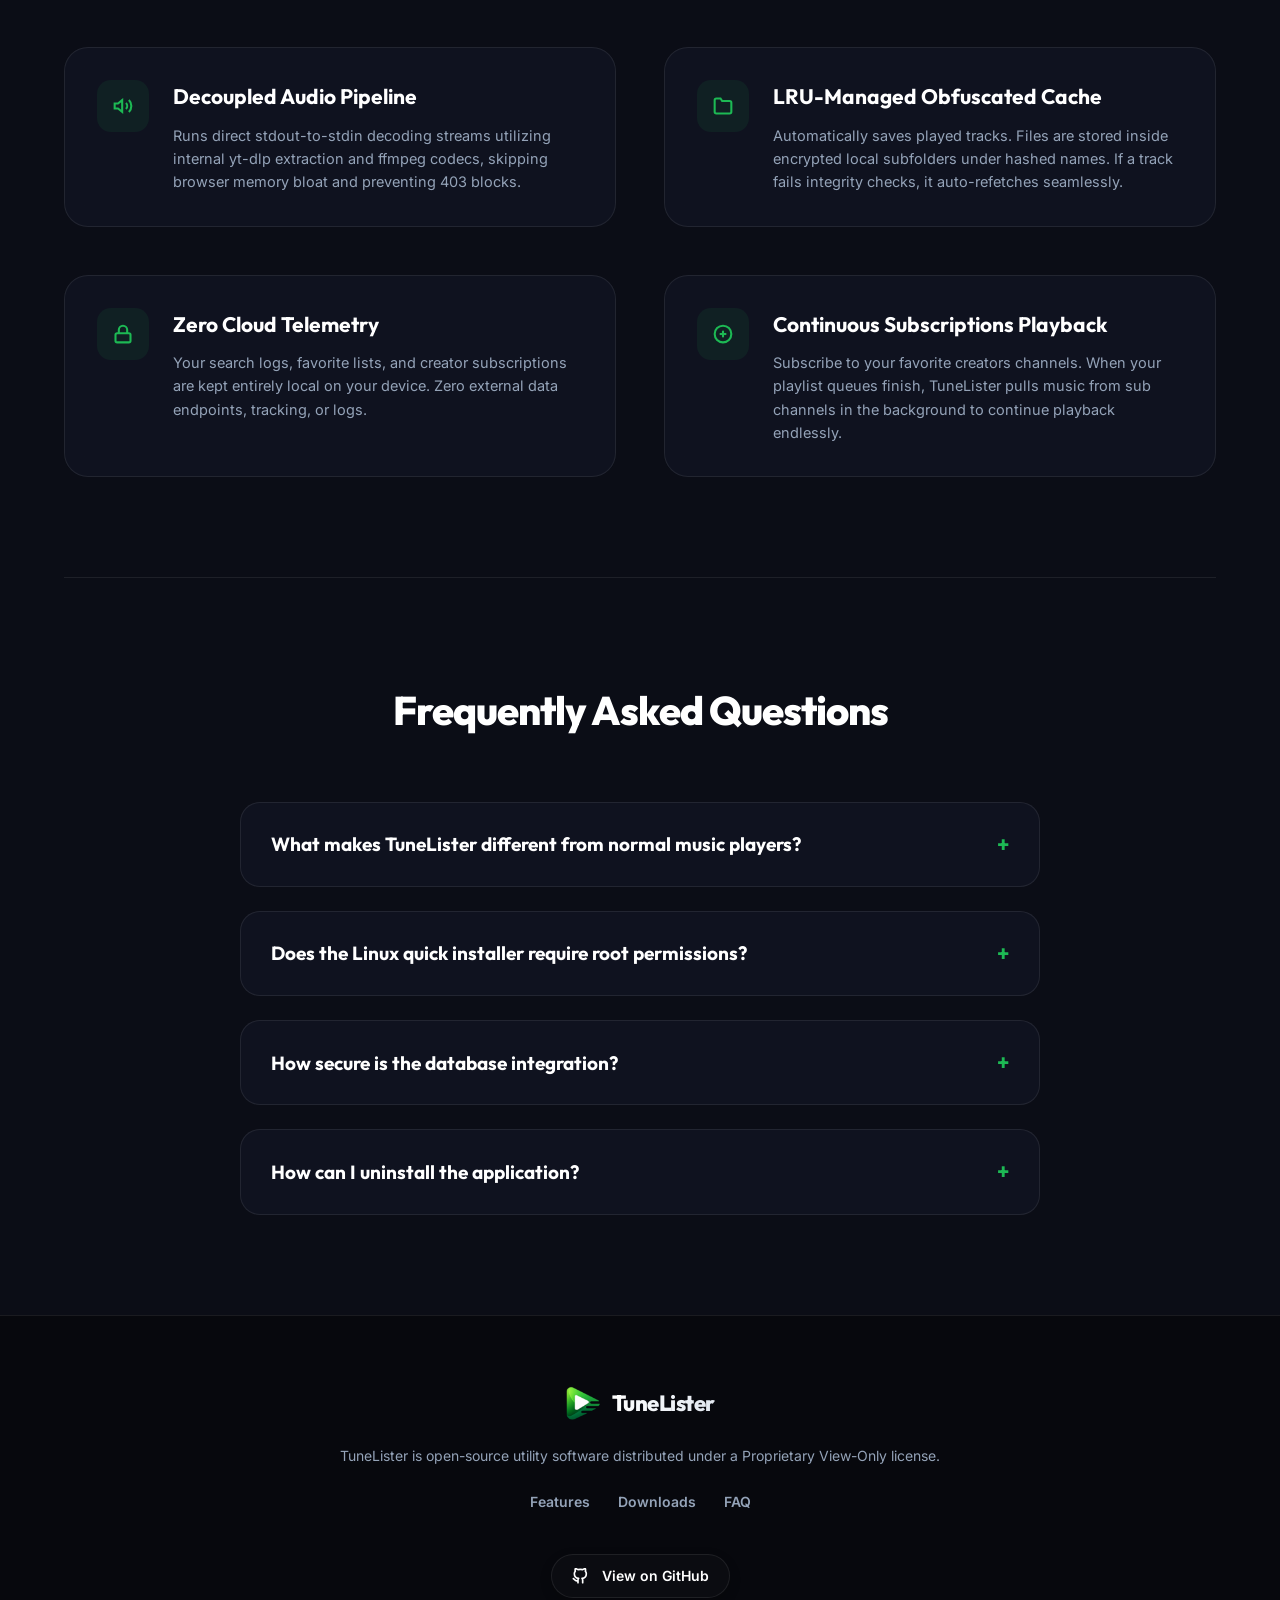
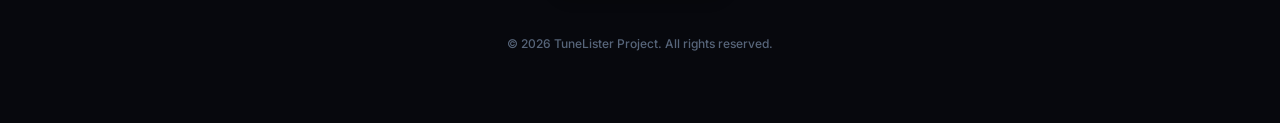
==== commit 461ccd34: "Introduce deep midnight navy palette and official OS icons" ====
--- a/index.html
+++ b/index.html
@@ -117,9 +117,14 @@
     <div class="nav-links">
       <a href="#features" class="nav-link">Features</a>
       <a href="#faq" class="nav-link">FAQ</a>
-      <a href="https://github.com/immo2n/TuneLister" target="_blank" rel="noopener noreferrer" class="nav-link"
+      <a href="https://github.com/immo2n/TuneLister-dist" target="_blank" rel="noopener noreferrer" class="nav-link"
         style="display: inline-flex; align-items: center; gap: 6px;">
-        <svg width="14" height="14" viewBox="0 0 24 24" fill="none" stroke="currentColor" stroke-width="2.5" stroke-linecap="round" stroke-linejoin="round"><path d="M9 19c-5 1.5-5-2.5-7-3m14 6v-3.87a3.37 3.37 0 0 0-.94-2.61c3.14-.35 6.44-1.54 6.44-7A5.44 5.44 0 0 0 20 4.77 5.07 5.07 0 0 0 19.91 1S18.73.65 16 2.48a13.38 13.38 0 0 0-7 0C6.27.65 5.09 1 5.09 1A5.07 5.07 0 0 0 5 4.77a5.44 5.44 0 0 0-1.5 3.78c0 5.42 3.3 6.61 6.44 7A3.37 3.37 0 0 0 9 18.13V22"></path></svg>
+        <svg width="14" height="14" viewBox="0 0 24 24" fill="none" stroke="currentColor" stroke-width="2.5"
+          stroke-linecap="round" stroke-linejoin="round">
+          <path
+            d="M9 19c-5 1.5-5-2.5-7-3m14 6v-3.87a3.37 3.37 0 0 0-.94-2.61c3.14-.35 6.44-1.54 6.44-7A5.44 5.44 0 0 0 20 4.77 5.07 5.07 0 0 0 19.91 1S18.73.65 16 2.48a13.38 13.38 0 0 0-7 0C6.27.65 5.09 1 5.09 1A5.07 5.07 0 0 0 5 4.77a5.44 5.44 0 0 0-1.5 3.78c0 5.42 3.3 6.61 6.44 7A3.37 3.37 0 0 0 9 18.13V22">
+          </path>
+        </svg>
         <span>GitHub</span>
       </a>
       <a href="#download" class="nav-btn">Download</a>
@@ -148,7 +153,8 @@
       </div>
 
       <p class="hero-desc">
-        A premium, lightweight standalone audio streamer. Decodes, caches, and organizes music directly on your machine without trackers or subscription bloat.
+        A premium, lightweight standalone audio streamer. Decodes, caches, and organizes music directly on your machine
+        without trackers or subscription bloat.
       </p>
     </header>
 
@@ -157,7 +163,10 @@
       <!-- Linux Quick Install Section (visible only on Linux) -->
       <div id="linux-quick-install-box" style="display: none;">
         <div class="linux-box-header">
-          <svg width="18" height="18" viewBox="0 0 24 24" fill="none" stroke="var(--primary)" stroke-width="2.5" stroke-linecap="round" stroke-linejoin="round"><path d="M12 22s8-4 8-10V5l-8-3-8 3v7c0 6 8 10 8 10z"/></svg>
+          <svg width="18" height="18" viewBox="0 0 24 24" fill="none" stroke="var(--primary)" stroke-width="2.5"
+            stroke-linecap="round" stroke-linejoin="round">
+            <path d="M12 22s8-4 8-10V5l-8-3-8 3v7c0 6 8 10 8 10z" />
+          </svg>
           <span class="linux-box-title">One-Line Linux Installation (Recommended)</span>
         </div>
         <div class="code-container">
@@ -179,11 +188,14 @@
         <!-- Windows OS -->
         <div class="platform-card" id="card-windows">
           <div class="platform-icon">
-            <svg width="50" height="50" viewBox="0 0 24 24" fill="none" stroke="var(--primary)" stroke-width="1.5" stroke-linecap="round" stroke-linejoin="round"><rect x="3" y="3" width="18" height="18" rx="2" ry="2"></rect><line x1="9" y1="3" x2="9" y2="21"></line><line x1="3" y1="9" x2="21" y2="9"></line><line x1="3" y1="15" x2="21" y2="15"></line><line x1="15" y1="3" x2="15" y2="21"></line></svg>
+            <svg width="50" height="50" viewBox="0 0 24 24" fill="var(--primary)">
+              <path d="M0 0h11.233v11.233H0V0zm12.767 0H24v11.233H12.767V0zM0 12.767h11.233V24H0V12.767zm12.767 0H24V24H12.767V12.767z"/>
+            </svg>
           </div>
           <h3 class="platform-name">Windows Client</h3>
-          <p class="platform-desc">Includes an automatic setup wizard which handles installation and downloads all dependencies instantly.</p>
-          
+          <p class="platform-desc">Includes an automatic setup wizard which handles installation and downloads all
+            dependencies instantly.</p>
+
           <div class="download-btns">
             <a href="https://github.com/immo2n/TuneLister-dist/raw/refs/heads/main/installer/TuneLister-Installer.exe"
               class="btn-download gui">
@@ -201,15 +213,20 @@
         <!-- Linux OS -->
         <div class="platform-card" id="card-linux">
           <div class="platform-icon">
-            <svg width="50" height="50" viewBox="0 0 24 24" fill="none" stroke="var(--primary)" stroke-width="1.5" stroke-linecap="round" stroke-linejoin="round"><path d="M12 2a10 10 0 0 1 10 10c0 5.523-4.477 10-10 10S2 17.523 2 12c0-2.6 1-4.8 2.8-6.4L12 2z"/><circle cx="12" cy="12" r="3"/><path d="M12 2v4M12 18v4M4.9 4.9l2.8 2.8M16.3 16.3l2.8 2.8M2 12h4M18 12h4M4.9 19.1l2.8-2.8M16.3 7.7l2.8-2.8"/></svg>
+            <svg width="50" height="50" viewBox="0 0 24 24" fill="var(--primary)">
+              <path d="M12.504 0c-.155 0-.315.008-.48.021-4.226.333-3.105 4.807-3.17 6.298-.076 1.092-.3 1.953-1.05 3.02-.885 1.051-2.127 2.75-2.716 4.521-.278.832-.41 1.684-.287 2.489a.424.424 0 00-.11.135c-.26.268-.45.6-.663.839-.199.199-.485.267-.797.4-.313.136-.658.269-.864.68-.09.189-.136.394-.132.602 0 .199.027.4.055.536.058.399.116.728.04.97-.249.68-.28 1.145-.106 1.484.174.334.535.47.94.601.81.2 1.91.135 2.774.6.926.466 1.866.67 2.616.47.526-.116.97-.464 1.208-.946.587-.003 1.23-.269 2.26-.334.699-.058 1.574.267 2.577.2.025.134.063.198.114.333l.003.003c.391.778 1.113 1.132 1.884 1.071.771-.06 1.592-.536 2.257-1.306.631-.765 1.683-1.084 2.378-1.503.348-.199.629-.469.649-.853.023-.4-.2-.811-.714-1.376v-.097l-.003-.003c-.17-.2-.25-.535-.338-.926-.085-.401-.182-.786-.492-1.046h-.003c-.059-.054-.123-.067-.188-.135a.357.357 0 00-.19-.064c.431-1.278.264-2.55-.173-3.694-.533-1.41-1.465-2.638-2.175-3.483-.796-1.005-1.576-1.957-1.56-3.368.026-2.152.236-6.133-3.544-6.139zm.529 3.405h.013c.213 0 .396.062.584.198.19.135.33.332.438.533.105.259.158.459.166.724 0-.02.006-.04.006-.06v.105a.086.086 0 01-.004-.021l-.004-.024a1.807 1.807 0 01-.15.706.953.953 0 01-.213.335.71.71 0 00-.088-.042c-.104-.045-.198-.064-.284-.133a1.312 1.312 0 00-.22-.066c.05-.06.146-.133.183-.198.053-.128.082-.264.088-.402v-.02a1.21 1.21 0 00-.061-.4c-.045-.134-.101-.2-.183-.333-.084-.066-.167-.132-.267-.132h-.016c-.093 0-.176.03-.262.132a.8.8 0 00-.205.334 1.18 1.18 0 00-.09.4v.019c.002.089.008.179.02.267-.193-.067-.438-.135-.607-.202a1.635 1.635 0 01-.018-.2v-.02a1.772 1.772 0 01.15-.768c.082-.22.232-.406.43-.533a.985.985 0 01.594-.2zm-2.962.059h.036c.142 0 .27.048.399.135.146.129.264.288.344.465.09.199.14.4.153.667v.004c.007.134.006.2-.002.266v.08c-.03.007-.056.018-.083.024-.152.055-.274.135-.393.2.012-.09.013-.18.003-.267v-.015c-.012-.133-.04-.2-.082-.333a.613.613 0 00-.166-.267.248.248 0 00-.183-.064h-.021c-.071.006-.13.04-.186.132a.552.552 0 00-.12.27.944.944 0 00-.023.33v.015c.012.135.037.2.08.334.046.134.098.2.166.268.01.009.02.018.034.024-.07.057-.117.07-.176.136a.304.304 0 01-.131.068 2.62 2.62 0 01-.275-.402 1.772 1.772 0 01-.155-.667 1.759 1.759 0 01.08-.668 1.43 1.43 0 01.283-.535c.128-.133.26-.2.418-.2zm1.37 1.706c.332 0 .733.065 1.216.399.293.2.523.269 1.052.468h.003c.255.136.405.266.478.399v-.131a.571.571 0 01.016.47c-.123.31-.516.643-1.063.842v.002c-.268.135-.501.333-.775.465-.276.135-.588.292-1.012.267a1.139 1.139 0 01-.448-.067 3.566 3.566 0 01-.322-.198c-.195-.135-.363-.332-.612-.465v-.005h-.005c-.4-.246-.616-.512-.686-.71-.07-.268-.005-.47.193-.6.224-.135.38-.271.483-.336.104-.074.143-.102.176-.131h.002v-.003c.169-.202.436-.47.839-.601.139-.036.294-.065.466-.065zm2.8 2.142c.358 1.417 1.196 3.475 1.735 4.473.286.534.855 1.659 1.102 3.024.156-.005.33.018.513.064.646-1.671-.546-3.467-1.089-3.966-.22-.2-.232-.335-.123-.335.59.534 1.365 1.572 1.646 2.757.13.535.16 1.104.021 1.67.067.028.135.06.205.067 1.032.534 1.413.938 1.23 1.537v-.043c-.06-.003-.12 0-.18 0h-.016c.151-.467-.182-.825-1.065-1.224-.915-.4-1.646-.336-1.77.465-.008.043-.013.066-.018.135-.068.023-.139.053-.209.064-.43.268-.662.669-.793 1.187-.13.533-.17 1.156-.205 1.869v.003c-.02.334-.17.838-.319 1.35-1.5 1.072-3.58 1.538-5.348.334a2.645 2.645 0 00-.402-.533 1.45 1.45 0 00-.275-.333c.182 0 .338-.03.465-.067a.615.615 0 00.314-.334c.108-.267 0-.697-.345-1.163-.345-.467-.931-.995-1.788-1.521-.63-.4-.986-.87-1.15-1.396-.165-.534-.143-1.085-.015-1.645.245-1.07.873-2.11 1.274-2.763.107-.065.037.135-.408.974-.396.751-1.14 2.497-.122 3.854a8.123 8.123 0 01.647-2.876c.564-1.278 1.743-3.504 1.836-5.268.048.036.217.135.289.202.218.133.38.333.59.465.21.201.477.335.876.335.039.003.075.006.11.006.412 0 .73-.134.997-.268.29-.134.52-.334.74-.4h.005c.467-.135.835-.402 1.044-.7zm2.185 8.958c.037.6.343 1.245.882 1.377.588.134 1.434-.333 1.791-.765l.211-.01c.315-.007.577.01.847.268l.003.003c.208.199.305.53.391.876.085.4.154.78.409 1.066.486.527.645.906.636 1.14l.003-.007v.018l-.003-.012c-.015.262-.185.396-.498.595-.63.401-1.746.712-2.457 1.57-.618.737-1.37 1.14-2.036 1.191-.664.053-1.237-.2-1.574-.898l-.005-.003c-.21-.4-.12-1.025.056-1.69.176-.668.428-1.344.463-1.897.037-.714.076-1.335.195-1.814.12-.465.308-.797.641-.984l.045-.022zm-10.814.049h.01c.053 0 .105.005.157.014.376.055.706.333 1.023.752l.91 1.664.003.003c.243.533.754 1.064 1.189 1.637.434.598.77 1.131.729 1.57v.006c-.057.744-.48 1.148-1.125 1.294-.645.135-1.52.002-2.395-.464-.968-.536-2.118-.469-2.857-.602-.369-.066-.61-.2-.723-.4-.11-.2-.113-.602.123-1.23v-.004l.002-.003c.117-.334.03-.752-.027-1.118-.055-.401-.083-.71.043-.94.16-.334.396-.4.69-.533.294-.135.64-.202.915-.47h.002v-.002c.256-.268.445-.601.668-.838.19-.201.38-.336.663-.336zm7.159-9.074c-.435.201-.945.535-1.488.535-.542 0-.97-.267-1.28-.466-.154-.134-.28-.268-.373-.335-.164-.134-.144-.333-.074-.333.109.016.129.134.199.2.096.066.215.2.36.333.292.2.68.467 1.167.467.485 0 1.053-.267 1.398-.466.195-.135.445-.334.648-.467.156-.136.149-.267.279-.267.128.016.034.134-.147.332a8.097 8.097 0 01-.69.468zm-1.082-1.583V5.64c-.006-.02.013-.042.029-.05.074-.043.18-.027.26.004.063 0 .16.067.15.135-.006.049-.085.066-.135.066-.055 0-.092-.043-.141-.068-.052-.018-.146-.008-.163-.065zm-.551 0c-.02.058-.113.049-.166.066-.047.025-.086.068-.14.068-.05 0-.13-.02-.136-.068-.01-.066.088-.133.15-.133.08-.031.184-.047.259-.005.019.009.036.03.03.05v.02h.003z"/>
+            </svg>
           </div>
           <h3 class="platform-name">GNU / Linux</h3>
-          <p class="platform-desc">A single terminal command sets up the application directory, app icon, launcher, and uninstaller.</p>
-          
+          <p class="platform-desc">A single terminal command sets up the application directory, app icon, launcher, and
+            uninstaller.</p>
+
           <div class="download-btns" style="gap: 8px;">
             <div class="code-container" style="padding: 8px 12px; width: 100%;">
-              <div class="code-block" style="font-size: 12.5px; overflow-x: hidden; text-overflow: ellipsis;">curl -s https://tunelister.vercel.app/linux.sh | bash</div>
-              <button class="copy-btn" style="padding: 6px 10px;" onclick="copyText('curl -s https://tunelister.vercel.app/linux.sh | bash', this)">
+              <div class="code-block" style="font-size: 12.5px; overflow-x: hidden; text-overflow: ellipsis;">curl -s
+                https://tunelister.vercel.app/linux.sh | bash</div>
+              <button class="copy-btn" style="padding: 6px 10px;"
+                onclick="copyText('curl -s https://tunelister.vercel.app/linux.sh | bash', this)">
                 <svg xmlns="http://www.w3.org/2000/svg" fill="none" viewBox="0 0 24 24" stroke="currentColor"
                   stroke-width="2.5">
                   <rect x="9" y="9" width="13" height="13" rx="2" ry="2"></rect>
@@ -244,7 +261,8 @@
           </div>
           <div class="feature-text">
             <h3>Decoupled Audio Pipeline</h3>
-            <p>Runs direct stdout-to-stdin decoding streams utilizing internal yt-dlp extraction and ffmpeg codecs, skipping browser memory bloat and preventing 403 blocks.</p>
+            <p>Runs direct stdout-to-stdin decoding streams utilizing internal yt-dlp extraction and ffmpeg codecs,
+              skipping browser memory bloat and preventing 403 blocks.</p>
           </div>
         </div>
 
@@ -257,7 +275,8 @@
           </div>
           <div class="feature-text">
             <h3>LRU-Managed Obfuscated Cache</h3>
-            <p>Automatically saves played tracks. Files are stored inside encrypted local subfolders under hashed names. If a track fails integrity checks, it auto-refetches seamlessly.</p>
+            <p>Automatically saves played tracks. Files are stored inside encrypted local subfolders under hashed names.
+              If a track fails integrity checks, it auto-refetches seamlessly.</p>
           </div>
         </div>
 
@@ -271,7 +290,8 @@
           </div>
           <div class="feature-text">
             <h3>Zero Cloud Telemetry</h3>
-            <p>Your search logs, favorite lists, and creator subscriptions are kept entirely local on your device. Zero external data endpoints, tracking, or logs.</p>
+            <p>Your search logs, favorite lists, and creator subscriptions are kept entirely local on your device. Zero
+              external data endpoints, tracking, or logs.</p>
           </div>
         </div>
 
@@ -286,7 +306,8 @@
           </div>
           <div class="feature-text">
             <h3>Continuous Subscriptions Playback</h3>
-            <p>Subscribe to your favorite creators channels. When your playlist queues finish, TuneLister pulls music from sub channels in the background to continue playback endlessly.</p>
+            <p>Subscribe to your favorite creators channels. When your playlist queues finish, TuneLister pulls music
+              from sub channels in the background to continue playback endlessly.</p>
           </div>
         </div>
       </div>
@@ -298,19 +319,26 @@
       <div class="faq-list">
         <div class="faq-item">
           <h3>What makes TuneLister different from normal music players?</h3>
-          <p>TuneLister is a fully standalone, desktop-optimized wrapper that directly interfaces with high-performance audio decoders. Unlike web alternatives, it integrates native storage cache, zero tracker scripts, desktop hotkeys, and PKCE-secure database account integrations to store your playlists safely.</p>
+          <p>TuneLister is a fully standalone, desktop-optimized wrapper that directly interfaces with high-performance
+            audio decoders. Unlike web alternatives, it integrates native storage cache, zero tracker scripts, desktop
+            hotkeys, and PKCE-secure database account integrations to store your playlists safely.</p>
         </div>
         <div class="faq-item">
           <h3>Does the Linux quick installer require root permissions?</h3>
-          <p>No. The install script installs completely inside your local user space (`~/.local/bin` and `~/.config/TuneLister`). No sudo or administrative privileges are needed, keeping your system completely safe.</p>
+          <p>No. The install script installs completely inside your local user space (`~/.local/bin` and
+            `~/.config/TuneLister`). No sudo or administrative privileges are needed, keeping your system completely
+            safe.</p>
         </div>
         <div class="faq-item">
           <h3>How secure is the database integration?</h3>
-          <p>All user authentication operations use Google OAuth PKCE and SHA-256 code verifications. Locally stored database entries are protected using AES-256-GCM encryption with bcrypt-hashed keys.</p>
+          <p>All user authentication operations use Google OAuth PKCE and SHA-256 code verifications. Locally stored
+            database entries are protected using AES-256-GCM encryption with bcrypt-hashed keys.</p>
         </div>
         <div class="faq-item">
           <h3>How can I uninstall the application?</h3>
-          <p>On Windows, you can simply run the default uninstaller from the settings page or control panel. On Linux, the quick script generates an automatic uninstaller script: run `remove-tunelister` in your terminal to completely wipe all associated files and cache.</p>
+          <p>On Windows, you can simply run the default uninstaller from the settings page or control panel. On Linux,
+            the quick script generates an automatic uninstaller script: run `remove-tunelister` in your terminal to
+            completely wipe all associated files and cache.</p>
         </div>
       </div>
     </section>
@@ -334,9 +362,14 @@
         <a href="#faq" class="footer-link">FAQ</a>
       </div>
 
-      <a href="https://github.com/immo2n/TuneLister" target="_blank" rel="noopener noreferrer"
+      <a href="https://github.com/immo2n/TuneLister-dist" target="_blank" rel="noopener noreferrer"
         class="footer-github">
-        <svg width="16" height="16" viewBox="0 0 24 24" fill="none" stroke="currentColor" stroke-width="2.5" stroke-linecap="round" stroke-linejoin="round" style="display: inline-block; vertical-align: middle;"><path d="M9 19c-5 1.5-5-2.5-7-3m14 6v-3.87a3.37 3.37 0 0 0-.94-2.61c3.14-.35 6.44-1.54 6.44-7A5.44 5.44 0 0 0 20 4.77 5.07 5.07 0 0 0 19.91 1S18.73.65 16 2.48a13.38 13.38 0 0 0-7 0C6.27.65 5.09 1 5.09 1A5.07 5.07 0 0 0 5 4.77a5.44 5.44 0 0 0-1.5 3.78c0 5.42 3.3 6.61 6.44 7A3.37 3.37 0 0 0 9 18.13V22"></path></svg>
+        <svg width="16" height="16" viewBox="0 0 24 24" fill="none" stroke="currentColor" stroke-width="2.5"
+          stroke-linecap="round" stroke-linejoin="round" style="display: inline-block; vertical-align: middle;">
+          <path
+            d="M9 19c-5 1.5-5-2.5-7-3m14 6v-3.87a3.37 3.37 0 0 0-.94-2.61c3.14-.35 6.44-1.54 6.44-7A5.44 5.44 0 0 0 20 4.77 5.07 5.07 0 0 0 19.91 1S18.73.65 16 2.48a13.38 13.38 0 0 0-7 0C6.27.65 5.09 1 5.09 1A5.07 5.07 0 0 0 5 4.77a5.44 5.44 0 0 0-1.5 3.78c0 5.42 3.3 6.61 6.44 7A3.37 3.37 0 0 0 9 18.13V22">
+          </path>
+        </svg>
         <span style="vertical-align: middle; margin-left: 6px;">View on GitHub</span>
       </a>
 
@@ -358,7 +391,8 @@
         </div>
         <div class="defender-modal-title">
           <h3>First-time Windows Installation</h3>
-          <p>TuneLister is 100% safe and open-source. Since it is a new release, Windows Defender might ask for confirmation.</p>
+          <p>TuneLister is 100% safe and open-source. Since it is a new release, Windows Defender might ask for
+            confirmation.</p>
         </div>
         <button class="defender-modal-close" id="defender-close-btn" aria-label="Close">
           <svg xmlns="http://www.w3.org/2000/svg" width="20" height="20" viewBox="0 0 24 24" fill="none"
@@ -376,7 +410,8 @@
             <div class="defender-step-title">Click "More info"</div>
           </div>
           <p style="font-size: 13px; color: var(--text-muted); margin: 0 0 8px 0; line-height: 1.4;">
-            When the "Windows protected your PC" screen appears, click the <strong>More info</strong> link under the text.
+            When the "Windows protected your PC" screen appears, click the <strong>More info</strong> link under the
+            text.
           </p>
           <img src="defender-1.png" alt="Step 1: Click More info" class="defender-step-img">
         </div>
@@ -394,7 +429,8 @@
       </div>
 
       <div class="defender-modal-footer">
-        <button class="defender-modal-btn confirm" id="defender-ok-btn" style="width: 100%; text-align: center;">Got it, thanks!</button>
+        <button class="defender-modal-btn confirm" id="defender-ok-btn" style="width: 100%; text-align: center;">Got it,
+          thanks!</button>
       </div>
     </div>
   </div>
@@ -402,4 +438,4 @@
   <script src="script.js"></script>
 </body>
 
-</html>
+</html>
--- a/style.css
+++ b/style.css
@@ -1,16 +1,16 @@
 :root {
-  --bg: #070709;
-  --bg-card: rgba(18, 18, 22, 0.65);
-  --bg-card-hover: rgba(25, 25, 30, 0.85);
+  --bg: #0b0d16;
+  --bg-card: rgba(20, 24, 40, 0.55);
+  --bg-card-hover: rgba(28, 33, 56, 0.75);
   --primary: #1db954;
   --primary-hover: #1ed760;
-  --primary-gradient: linear-gradient(135deg, #1db954, #059669);
-  --theme-gradient: linear-gradient(135deg, #1db954, #10b981);
-  --glow-gradient: radial-gradient(circle, rgba(29, 185, 84, 0.12) 0%, rgba(7, 7, 9, 0) 70%);
+  --primary-gradient: linear-gradient(135deg, #1db954, #10b981);
+  --theme-gradient: linear-gradient(135deg, #1db954, #2ade66);
+  --glow-gradient: radial-gradient(circle, rgba(29, 185, 84, 0.2) 0%, rgba(11, 13, 22, 0) 70%);
   --text: #ffffff;
   --text-muted: #94a3b8;
-  --border: rgba(255, 255, 255, 0.07);
-  --border-hover: rgba(29, 185, 84, 0.35);
+  --border: rgba(255, 255, 255, 0.08);
+  --border-hover: rgba(29, 185, 84, 0.45);
   --font-heading: 'Outfit', sans-serif;
   --font-body: 'Inter', sans-serif;
   --transition-smooth: all 0.3s cubic-bezier(0.4, 0, 0.2, 1);
@@ -601,7 +601,7 @@
   padding: 70px 0;
   border-top: 1px solid var(--border);
   text-align: center;
-  background: #050507;
+  background: #07080d;
   position: relative;
 }
 
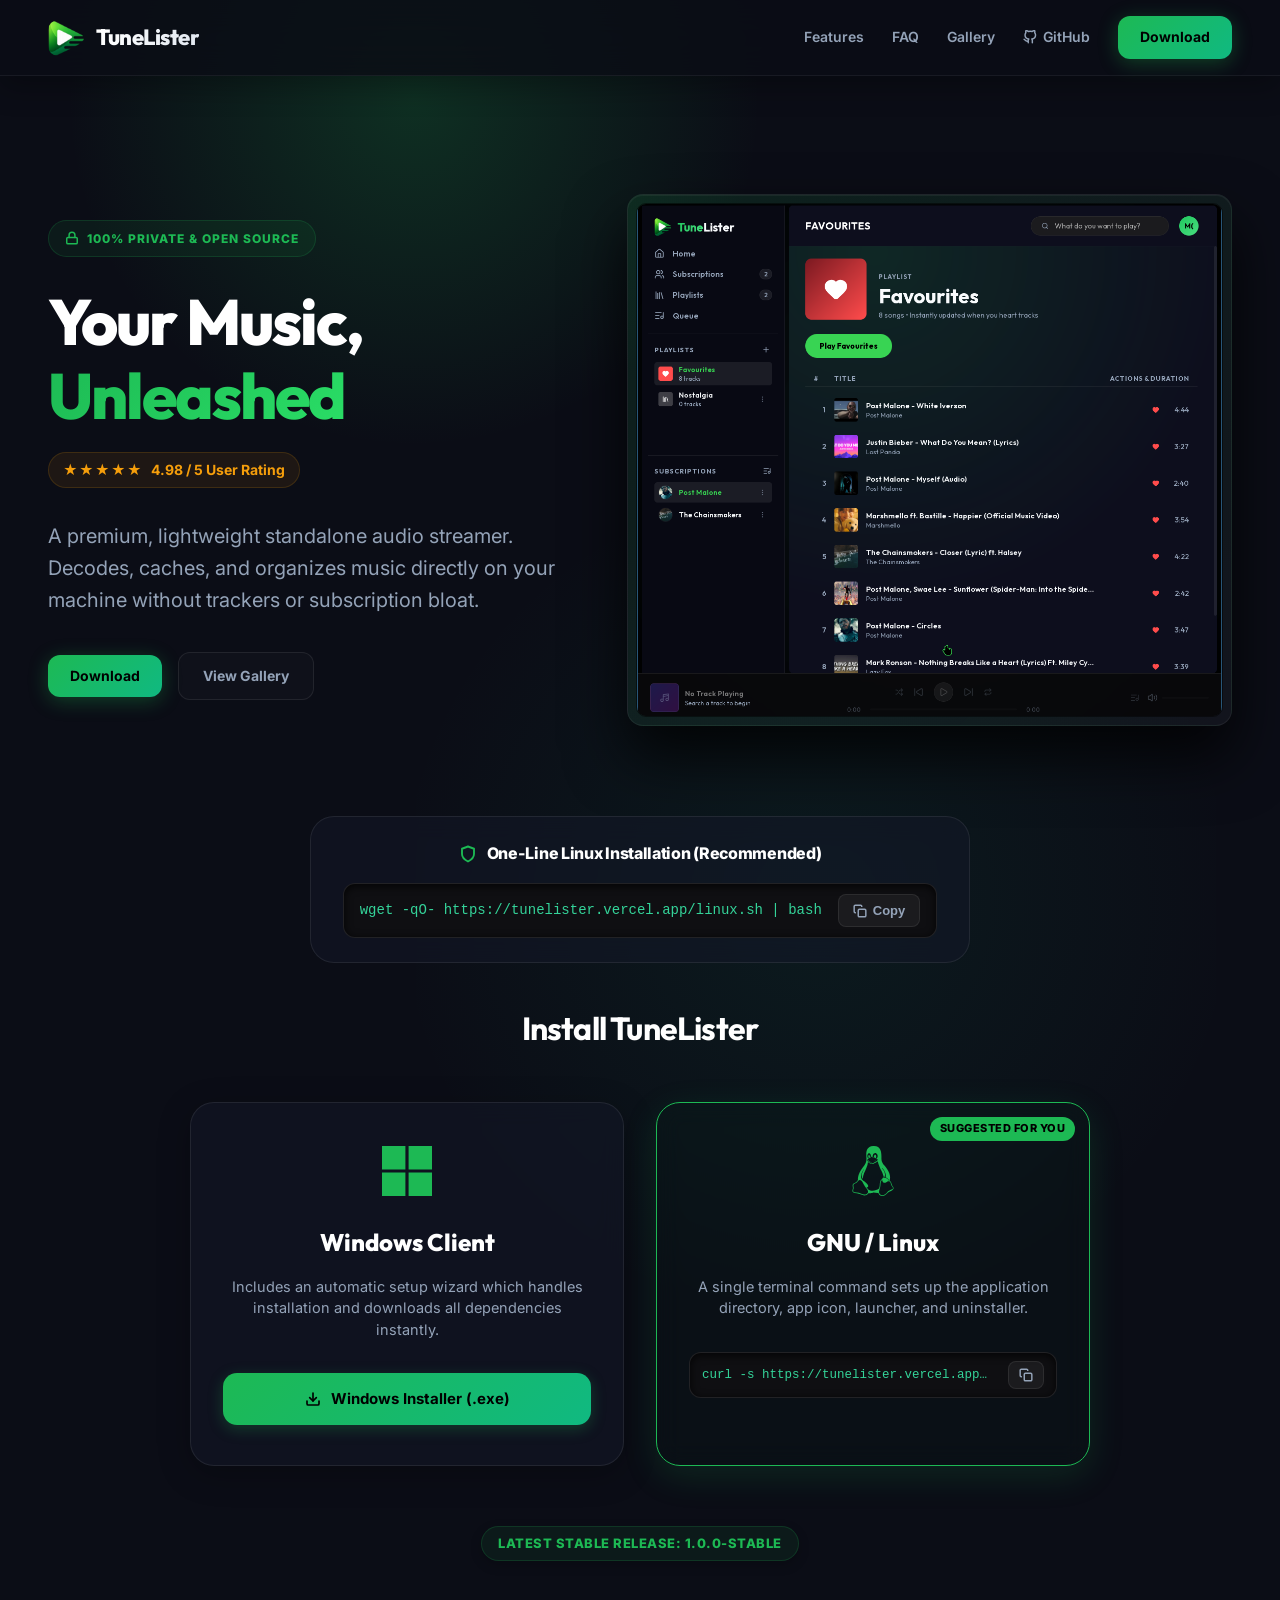
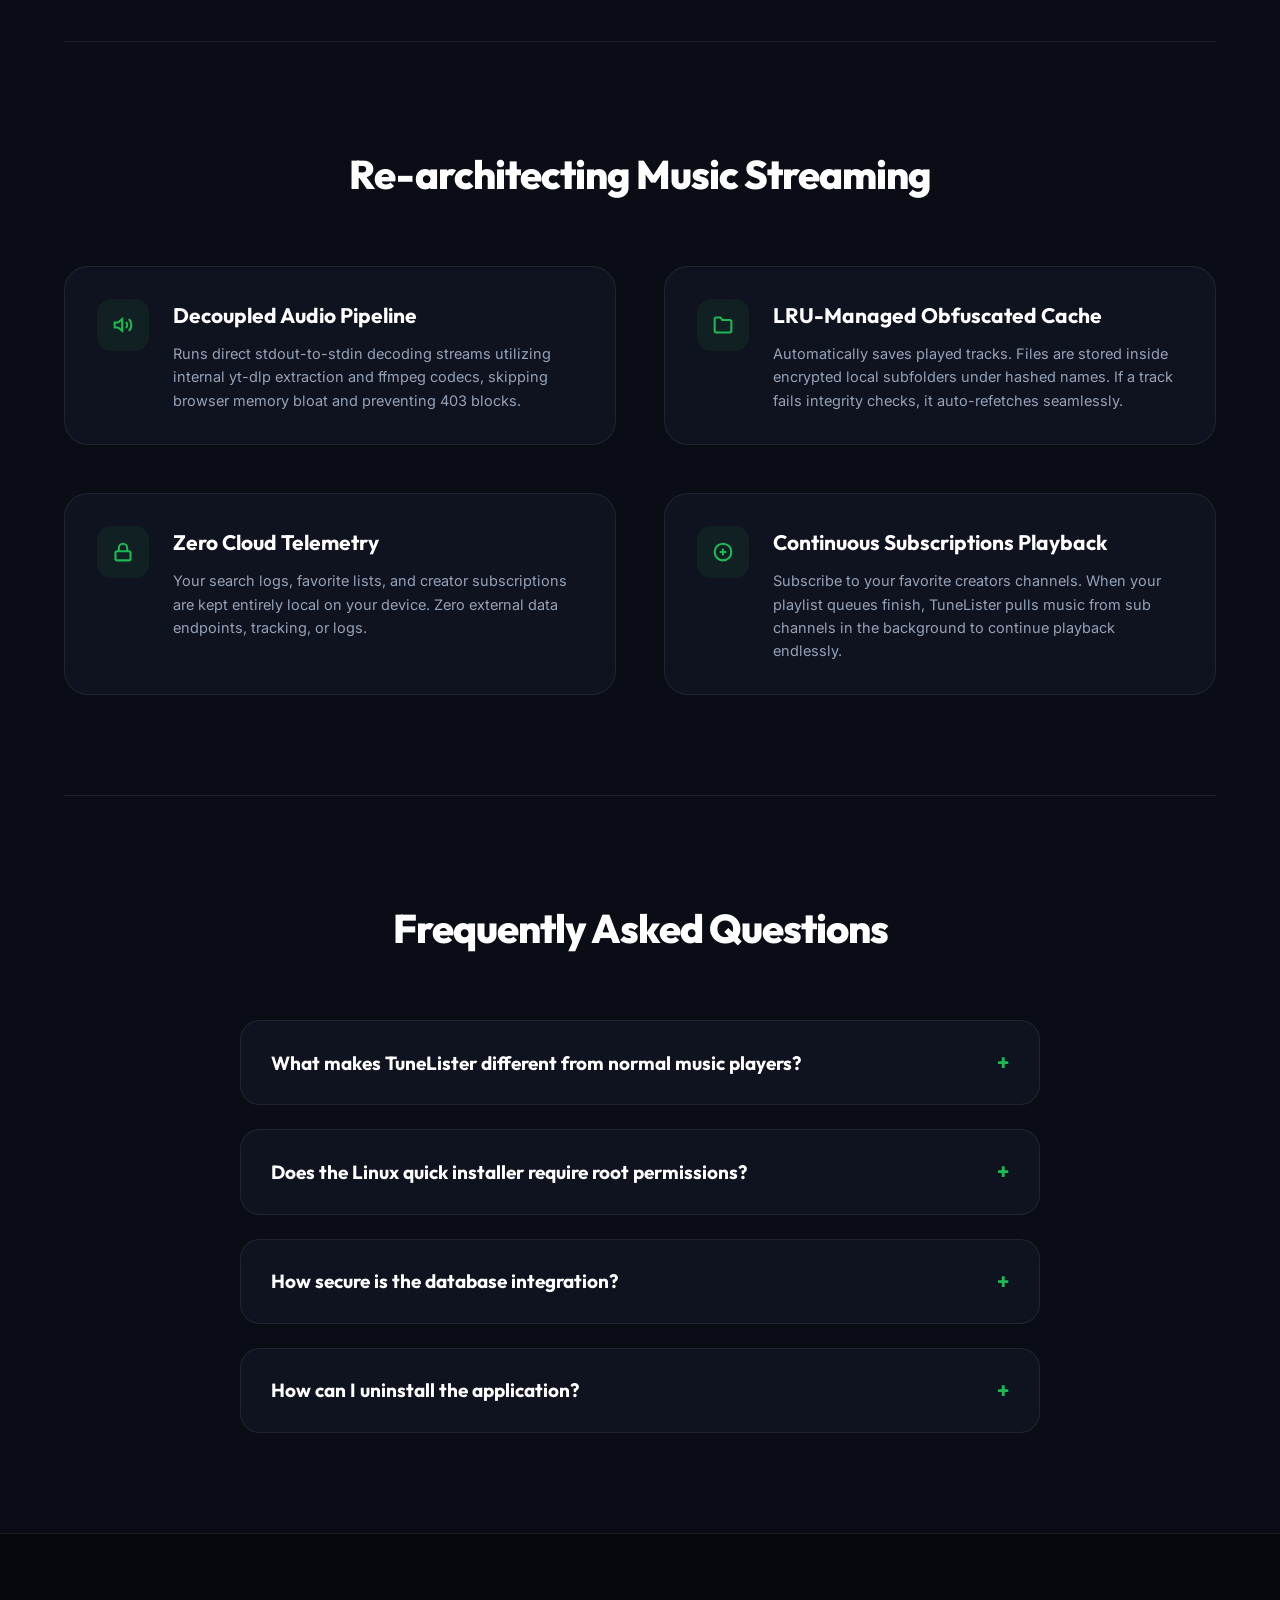
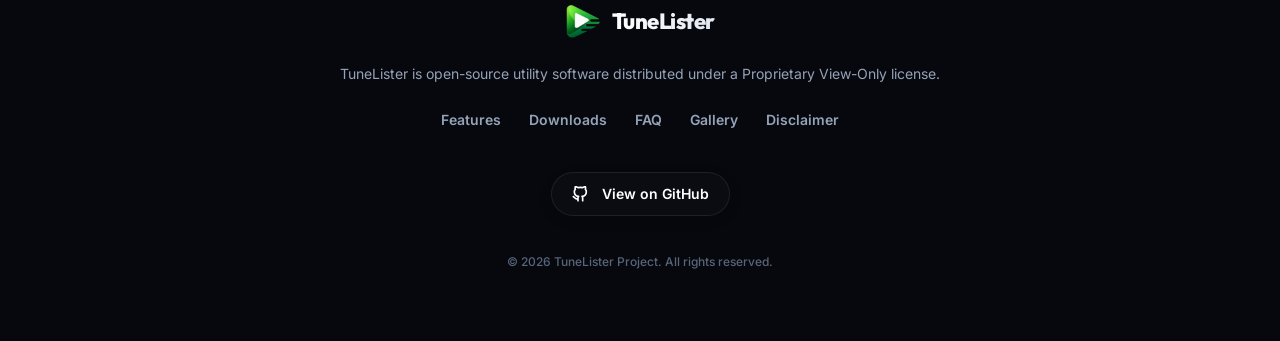
==== commit 7c62cefc: "Final version" ====
--- a/index.html
+++ b/index.html
@@ -110,53 +110,74 @@
 
   <!-- Navigation Bar -->
   <nav class="navbar">
-    <a href="#" class="nav-brand">
-      <img src="logo.png" alt="TuneLister Logo" class="nav-logo">
-      <span class="nav-title">TuneLister</span>
-    </a>
-    <div class="nav-links">
-      <a href="#features" class="nav-link">Features</a>
-      <a href="#faq" class="nav-link">FAQ</a>
-      <a href="https://github.com/immo2n/TuneLister-dist" target="_blank" rel="noopener noreferrer" class="nav-link"
-        style="display: inline-flex; align-items: center; gap: 6px;">
-        <svg width="14" height="14" viewBox="0 0 24 24" fill="none" stroke="currentColor" stroke-width="2.5"
-          stroke-linecap="round" stroke-linejoin="round">
-          <path
-            d="M9 19c-5 1.5-5-2.5-7-3m14 6v-3.87a3.37 3.37 0 0 0-.94-2.61c3.14-.35 6.44-1.54 6.44-7A5.44 5.44 0 0 0 20 4.77 5.07 5.07 0 0 0 19.91 1S18.73.65 16 2.48a13.38 13.38 0 0 0-7 0C6.27.65 5.09 1 5.09 1A5.07 5.07 0 0 0 5 4.77a5.44 5.44 0 0 0-1.5 3.78c0 5.42 3.3 6.61 6.44 7A3.37 3.37 0 0 0 9 18.13V22">
-          </path>
-        </svg>
-        <span>GitHub</span>
+    <div class="navbar-container">
+      <a href="#" class="nav-brand">
+        <img src="logo.png" alt="TuneLister Logo" class="nav-logo">
+        <span class="nav-title">TuneLister</span>
       </a>
-      <a href="#download" class="nav-btn">Download</a>
+      <div class="nav-links">
+        <a href="#features" class="nav-link">Features</a>
+        <a href="#faq" class="nav-link">FAQ</a>
+        <a href="gallery.html" class="nav-link">Gallery</a>
+        <a href="https://github.com/immo2n/TuneLister-dist" target="_blank" rel="noopener noreferrer" class="nav-link"
+          style="display: inline-flex; align-items: center; gap: 6px;">
+          <svg width="14" height="14" viewBox="0 0 24 24" fill="none" stroke="currentColor" stroke-width="2.5"
+            stroke-linecap="round" stroke-linejoin="round">
+            <path
+              d="M9 19c-5 1.5-5-2.5-7-3m14 6v-3.87a3.37 3.37 0 0 0-.94-2.61c3.14-.35 6.44-1.54 6.44-7A5.44 5.44 0 0 0 20 4.77 5.07 5.07 0 0 0 19.91 1S18.73.65 16 2.48a13.38 13.38 0 0 0-7 0C6.27.65 5.09 1 5.09 1A5.07 5.07 0 0 0 5 4.77a5.44 5.44 0 0 0-1.5 3.78c0 5.42 3.3 6.61 6.44 7A3.37 3.37 0 0 0 9 18.13V22">
+            </path>
+          </svg>
+          <span>GitHub</span>
+        </a>
+        <a href="#download" class="nav-btn">Download</a>
+      </div>
     </div>
   </nav>
 
+  <!-- Hero Section -->
+  <header class="hero">
+    <div class="hero-container">
+      <div class="hero-grid">
+        <div class="hero-content">
+          <div class="badge">
+            <svg xmlns="http://www.w3.org/2000/svg" width="14" height="14" viewBox="0 0 24 24" fill="none"
+              stroke="currentColor" stroke-width="2.5" stroke-linecap="round" stroke-linejoin="round"
+              style="margin-top: -2px;">
+              <rect x="3" y="11" width="18" height="11" rx="2" ry="2" />
+              <path d="M7 11V7a5 5 0 0 1 10 0v4" />
+            </svg>
+            100% Private & Open Source
+          </div>
+
+          <h1 class="hero-title">Your Music, <br><span>Unleashed</span></h1>
+
+          <div class="rating-badge">
+            <span class="rating-stars">★★★★★</span>
+            <span><strong>4.98 / 5</strong> User Rating</span>
+          </div>
+
+          <p class="hero-desc">
+            A premium, lightweight standalone audio streamer. Decodes, caches, and organizes music directly on your machine
+            without trackers or subscription bloat.
+          </p>
+
+          <div class="hero-cta-group">
+            <a href="#download" class="nav-btn hero-cta-btn">Download</a>
+            <a href="gallery.html" class="hero-secondary-btn">View Gallery</a>
+          </div>
+        </div>
+
+        <div class="hero-mockup-column">
+          <div class="hero-mockup-container">
+            <img src="img/favourites.png" alt="TuneLister Favorites Dashboard Mockup" class="hero-mockup">
+            <div class="hero-mockup-glow"></div>
+          </div>
+        </div>
+      </div>
+    </div>
+  </header>
+
   <div class="container">
-
-    <!-- Hero Section -->
-    <header class="hero">
-      <div class="badge">
-        <svg xmlns="http://www.w3.org/2000/svg" width="14" height="14" viewBox="0 0 24 24" fill="none"
-          stroke="currentColor" stroke-width="2.5" stroke-linecap="round" stroke-linejoin="round"
-          style="margin-top: -2px;">
-          <rect x="3" y="11" width="18" height="11" rx="2" ry="2" />
-          <path d="M7 11V7a5 5 0 0 1 10 0v4" />
-        </svg>
-        100% Private & Open Source
-      </div>
-
-      <h1 class="hero-title">Your Music, <span>Unleashed</span></h1>
-
-      <div class="rating-badge">
-        <span class="rating-stars">★★★★★</span>
-        <span><strong>4.98 / 5</strong> User Rating</span>
-      </div>
-
-      <p class="hero-desc">
-        A premium, lightweight standalone audio streamer. Decodes, caches, and organizes music directly on your machine
-        without trackers or subscription bloat.
-      </p>
-    </header>
 
     <!-- Downloads Section -->
     <section id="download" style="padding-bottom: 80px;">
@@ -360,6 +381,8 @@
         <a href="#features" class="footer-link">Features</a>
         <a href="#download" class="footer-link">Downloads</a>
         <a href="#faq" class="footer-link">FAQ</a>
+        <a href="gallery.html" class="footer-link">Gallery</a>
+        <a href="disclaimer.html" class="footer-link">Disclaimer</a>
       </div>
 
       <a href="https://github.com/immo2n/TuneLister-dist" target="_blank" rel="noopener noreferrer"
--- a/style.css
+++ b/style.css
@@ -65,27 +65,36 @@
   z-index: 0;
 }
 
-/* Floating Glassmorphic Navbar */
+/* Full-Width Docked Navbar */
 .navbar {
   position: fixed;
-  top: 20px;
-  left: 20px;
-  right: 20px;
-  max-width: 1200px;
+  top: 0;
+  left: 0;
+  right: 0;
+  height: 76px;
+  background: rgba(11, 13, 22, 0.85);
+  backdrop-filter: blur(20px);
+  -webkit-backdrop-filter: blur(20px);
+  border-bottom: 1px solid rgba(255, 255, 255, 0.06);
+  z-index: 1000;
+  box-shadow: 0 10px 30px rgba(0, 0, 0, 0.3);
+  transition: var(--transition-smooth);
+}
+
+.navbar-container {
+  max-width: 1440px;
+  height: 100%;
   margin: 0 auto;
-  height: 68px;
-  background: rgba(10, 10, 12, 0.75);
-  backdrop-filter: blur(16px);
-  -webkit-backdrop-filter: blur(16px);
-  border: 1px solid var(--border);
-  border-radius: 20px;
+  padding: 0 48px;
   display: flex;
   align-items: center;
   justify-content: space-between;
-  padding: 0 28px;
-  z-index: 1000;
-  box-shadow: 0 10px 30px rgba(0, 0, 0, 0.5);
-  transition: var(--transition-smooth);
+}
+
+@media (max-width: 768px) {
+  .navbar-container {
+    padding: 0 24px;
+  }
 }
 
 .nav-brand {
@@ -147,7 +156,8 @@
 .nav-btn:hover {
   transform: translateY(-2px);
   box-shadow: 0 6px 24px rgba(29, 185, 84, 0.45);
-  background: var(--primary-hover);
+  background: #1ed760 !important;
+  color: #000000 !important;
 }
 
 /* Primary Container */
@@ -297,9 +307,9 @@
 }
 
 .copy-btn:hover {
-  background: rgba(255, 255, 255, 0.1);
-  color: #ffffff;
-  border-color: rgba(255, 255, 255, 0.25);
+  background: rgba(29, 185, 84, 0.08) !important;
+  color: #1db954 !important;
+  border-color: rgba(29, 185, 84, 0.3) !important;
 }
 
 .copy-btn svg {
@@ -430,7 +440,8 @@
 .btn-download.gui:hover {
   transform: translateY(-1px);
   box-shadow: 0 6px 20px rgba(29, 185, 84, 0.4);
-  background: var(--primary-hover);
+  background: #1ed760 !important;
+  color: #000000 !important;
 }
 
 .btn-download.cli {
@@ -731,11 +742,11 @@
   }
 
   .navbar {
-    top: 10px;
-    left: 10px;
-    right: 10px;
-    padding: 0 14px;
-    height: 60px;
+    top: 0;
+    left: 0;
+    right: 0;
+    height: 64px;
+    border-radius: 0;
   }
 
   .nav-logo {
@@ -982,3 +993,119 @@
     gap: 16px;
   }
 }
+
+/* Hero Mockup Styles */
+.hero-mockup-container {
+  position: relative;
+  max-width: 1000px;
+  margin: 0 auto;
+  border-radius: 16px;
+  padding: 8px;
+  background: linear-gradient(135deg, rgba(29, 185, 84, 0.12), rgba(255, 255, 255, 0.03));
+  border: 1px solid rgba(255, 255, 255, 0.06);
+  box-shadow: 0 30px 60px rgba(0, 0, 0, 0.8), inset 0 1px 0 rgba(255, 255, 255, 0.05);
+  overflow: hidden;
+  transition: transform 0.5s cubic-bezier(0.25, 0.8, 0.25, 1), border-color 0.5s;
+}
+
+.hero-mockup-container:hover {
+  transform: translateY(-4px) scale(1.005);
+  border-color: rgba(29, 185, 84, 0.25);
+}
+
+.hero-mockup {
+  width: 100%;
+  height: auto;
+  display: block;
+  border-radius: 10px;
+  border: 1px solid rgba(0, 0, 0, 0.5);
+  filter: contrast(1.01) brightness(1.0);
+}
+
+.hero-mockup-glow {
+  position: absolute;
+  top: -150px;
+  left: 50%;
+  transform: translateX(-50%);
+  width: 600px;
+  height: 300px;
+  background: radial-gradient(circle, rgba(29, 185, 84, 0.18) 0%, transparent 70%);
+  filter: blur(40px);
+  pointer-events: none;
+  z-index: -1;
+}
+
+/* Hero Grid & Layout */
+.hero-grid {
+  display: grid;
+  grid-template-columns: 1fr;
+  gap: 48px;
+  align-items: center;
+  text-align: center;
+  margin-top: 24px;
+}
+
+@media (min-width: 1024px) {
+  .hero-grid {
+    grid-template-columns: 1.15fr 1.35fr;
+    text-align: left;
+    gap: 64px;
+    padding-bottom: 20px;
+  }
+  .hero-title {
+    margin: 0 0 24px 0 !important;
+    max-width: 100% !important;
+  }
+  .hero-desc {
+    margin: 0 0 36px 0 !important;
+    max-width: 100% !important;
+  }
+}
+
+.hero-cta-group {
+  display: flex;
+  align-items: center;
+  justify-content: center;
+  gap: 16px;
+  margin-top: 12px;
+}
+
+@media (min-width: 1024px) {
+  .hero-cta-group {
+    justify-content: flex-start;
+  }
+}
+
+.hero-secondary-btn {
+  color: var(--text-muted);
+  font-size: 14px;
+  font-weight: 700;
+  text-decoration: none;
+  padding: 12px 24px;
+  border-radius: 12px;
+  border: 1px solid var(--border);
+  background: rgba(255, 255, 255, 0.02);
+  transition: var(--transition-smooth);
+  cursor: pointer;
+}
+
+.hero-secondary-btn:hover {
+  color: #ffffff !important;
+  border-color: #1db954 !important;
+  background: rgba(29, 185, 84, 0.08) !important;
+  transform: translateY(-1px);
+}
+
+/* Wide Hero Layout Wrapper */
+.hero-container {
+  max-width: 1440px;
+  margin: 0 auto;
+  padding: 0 48px;
+  box-sizing: border-box;
+}
+
+@media (max-width: 768px) {
+  .hero-container {
+    padding: 0 24px;
+  }
+}
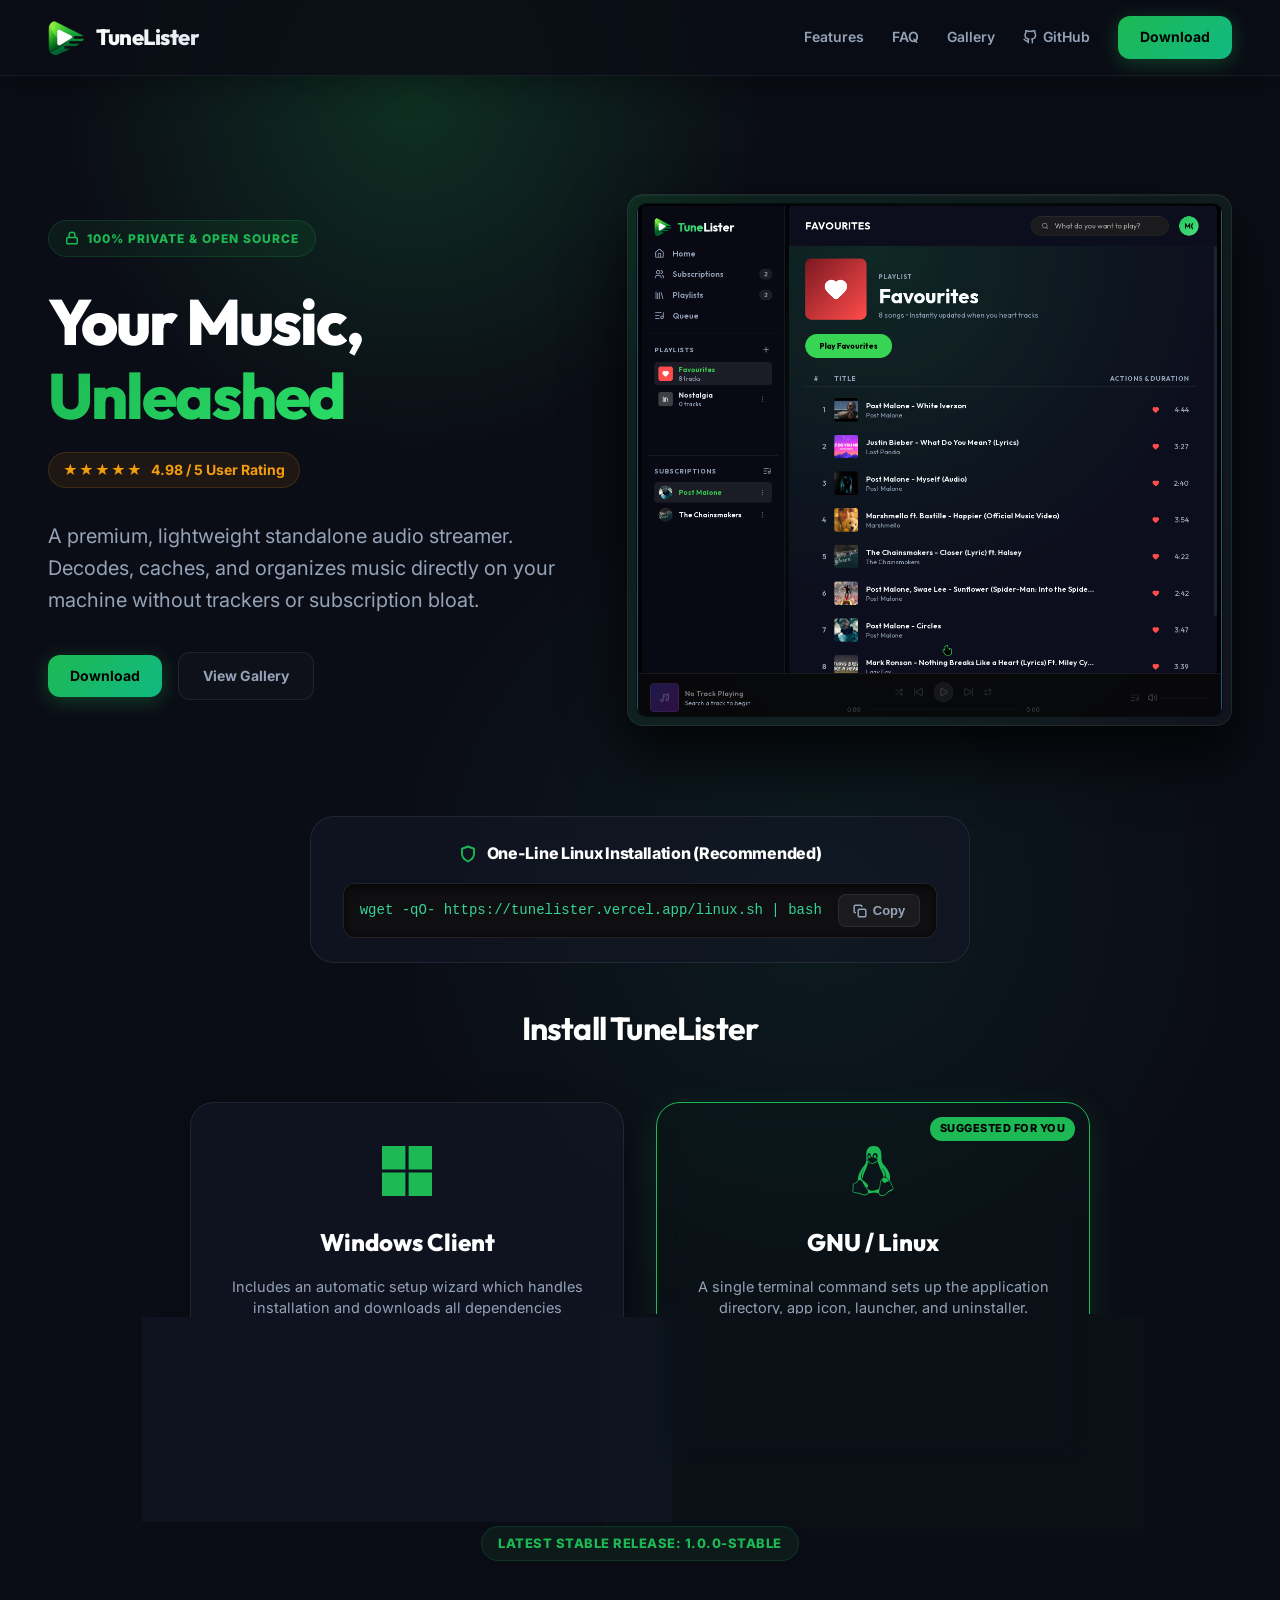
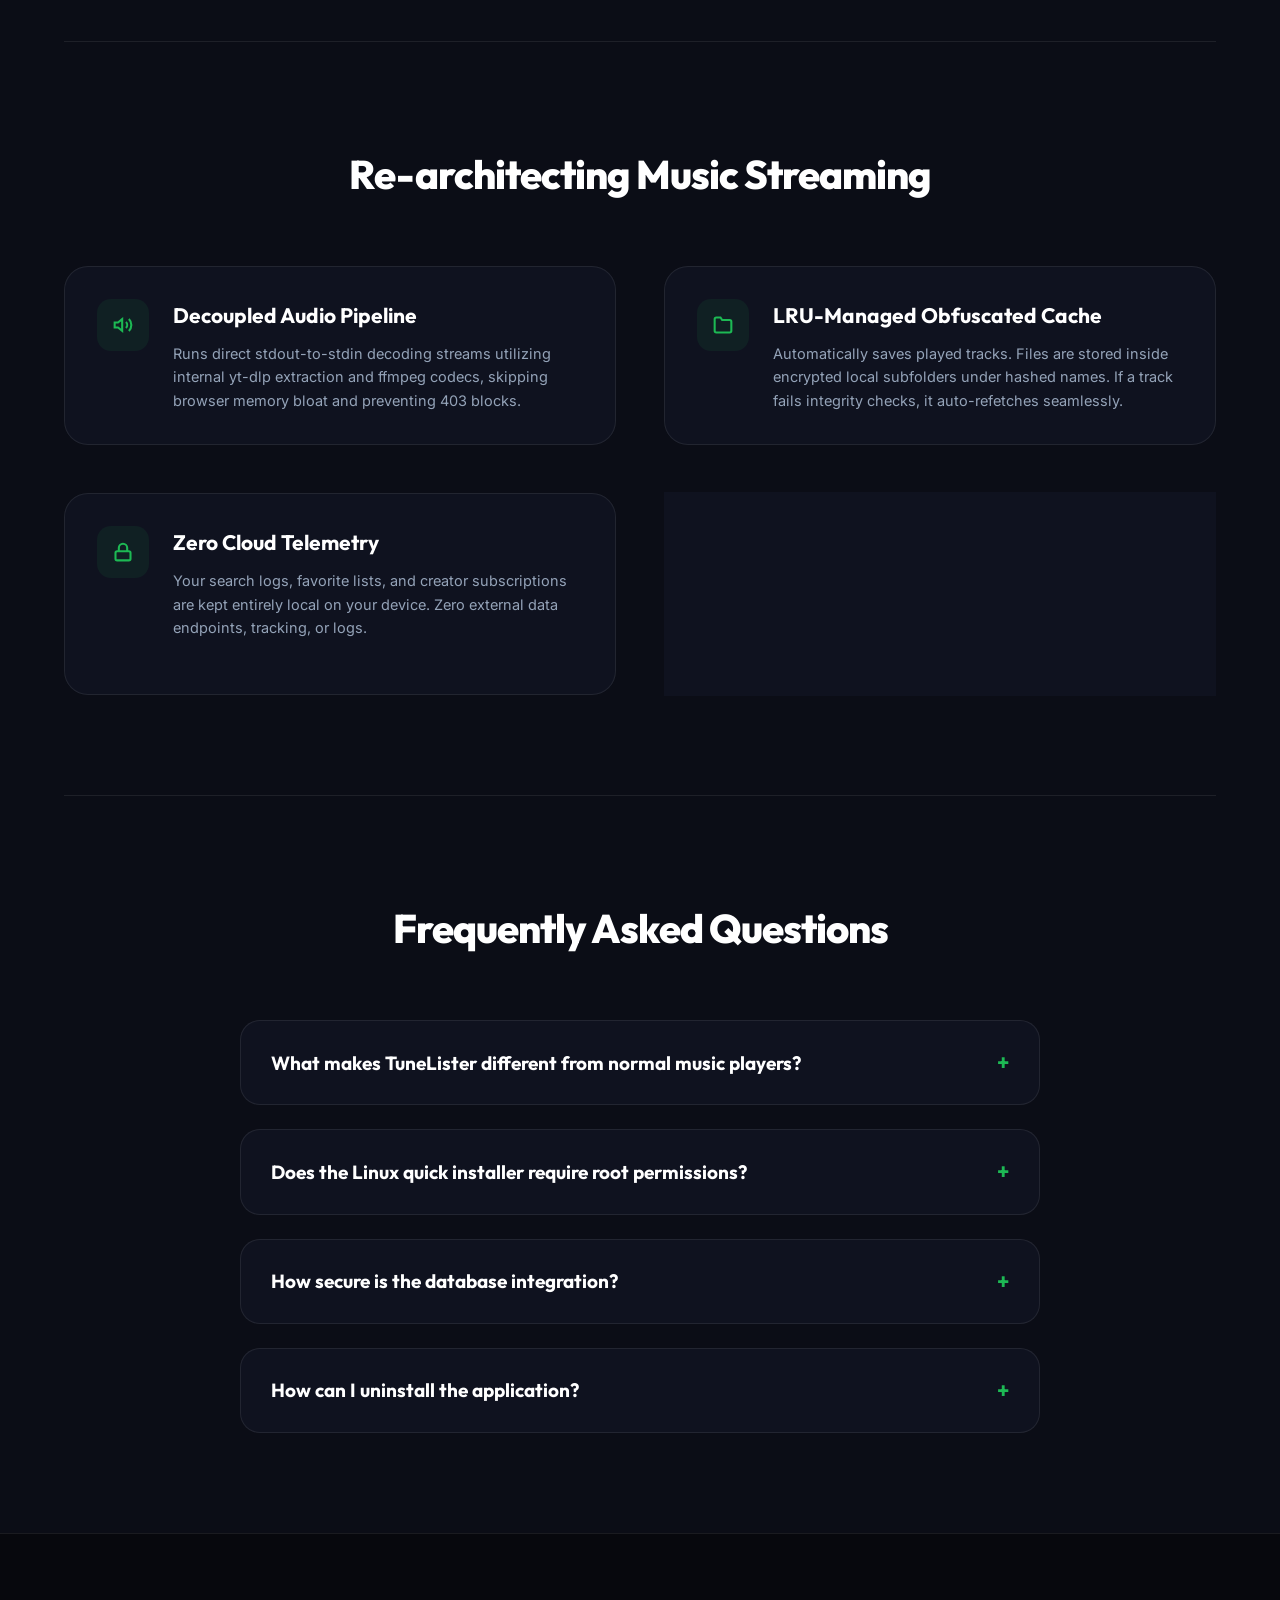
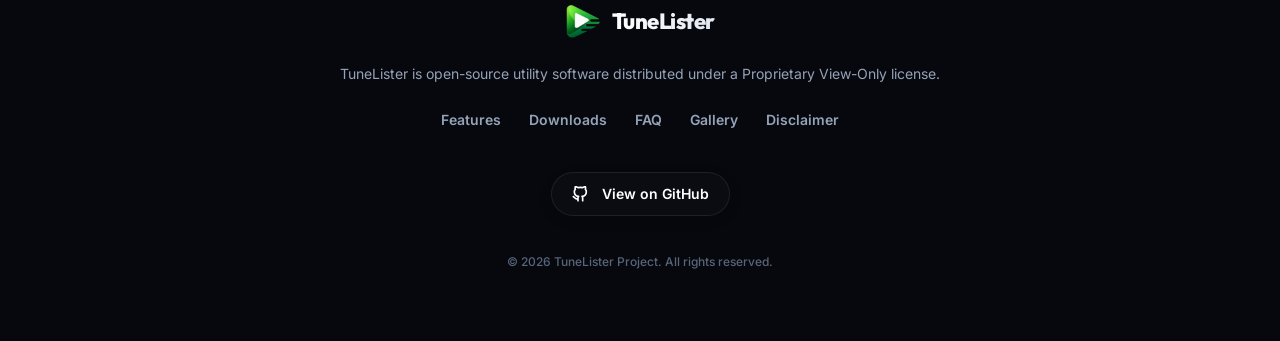
==== commit 10492649: "Link fixed" ====
--- a/index.html
+++ b/index.html
@@ -346,9 +346,7 @@
         </div>
         <div class="faq-item">
           <h3>Does the Linux quick installer require root permissions?</h3>
-          <p>No. The install script installs completely inside your local user space (`~/.local/bin` and
-            `~/.config/TuneLister`). No sudo or administrative privileges are needed, keeping your system completely
-            safe.</p>
+          <p>No. The install script installs completely inside your local user home directory (`~/.TuneLister`). No sudo or administrative privileges are needed, keeping your system completely safe.</p>
         </div>
         <div class="faq-item">
           <h3>How secure is the database integration?</h3>
@@ -358,8 +356,7 @@
         <div class="faq-item">
           <h3>How can I uninstall the application?</h3>
           <p>On Windows, you can simply run the default uninstaller from the settings page or control panel. On Linux,
-            the quick script generates an automatic uninstaller script: run `remove-tunelister` in your terminal to
-            completely wipe all associated files and cache.</p>
+            simply run the uninstaller script: `~/.TuneLister/uninstall.sh` in your terminal to completely wipe all associated files, application data, and caches.</p>
         </div>
       </div>
     </section>
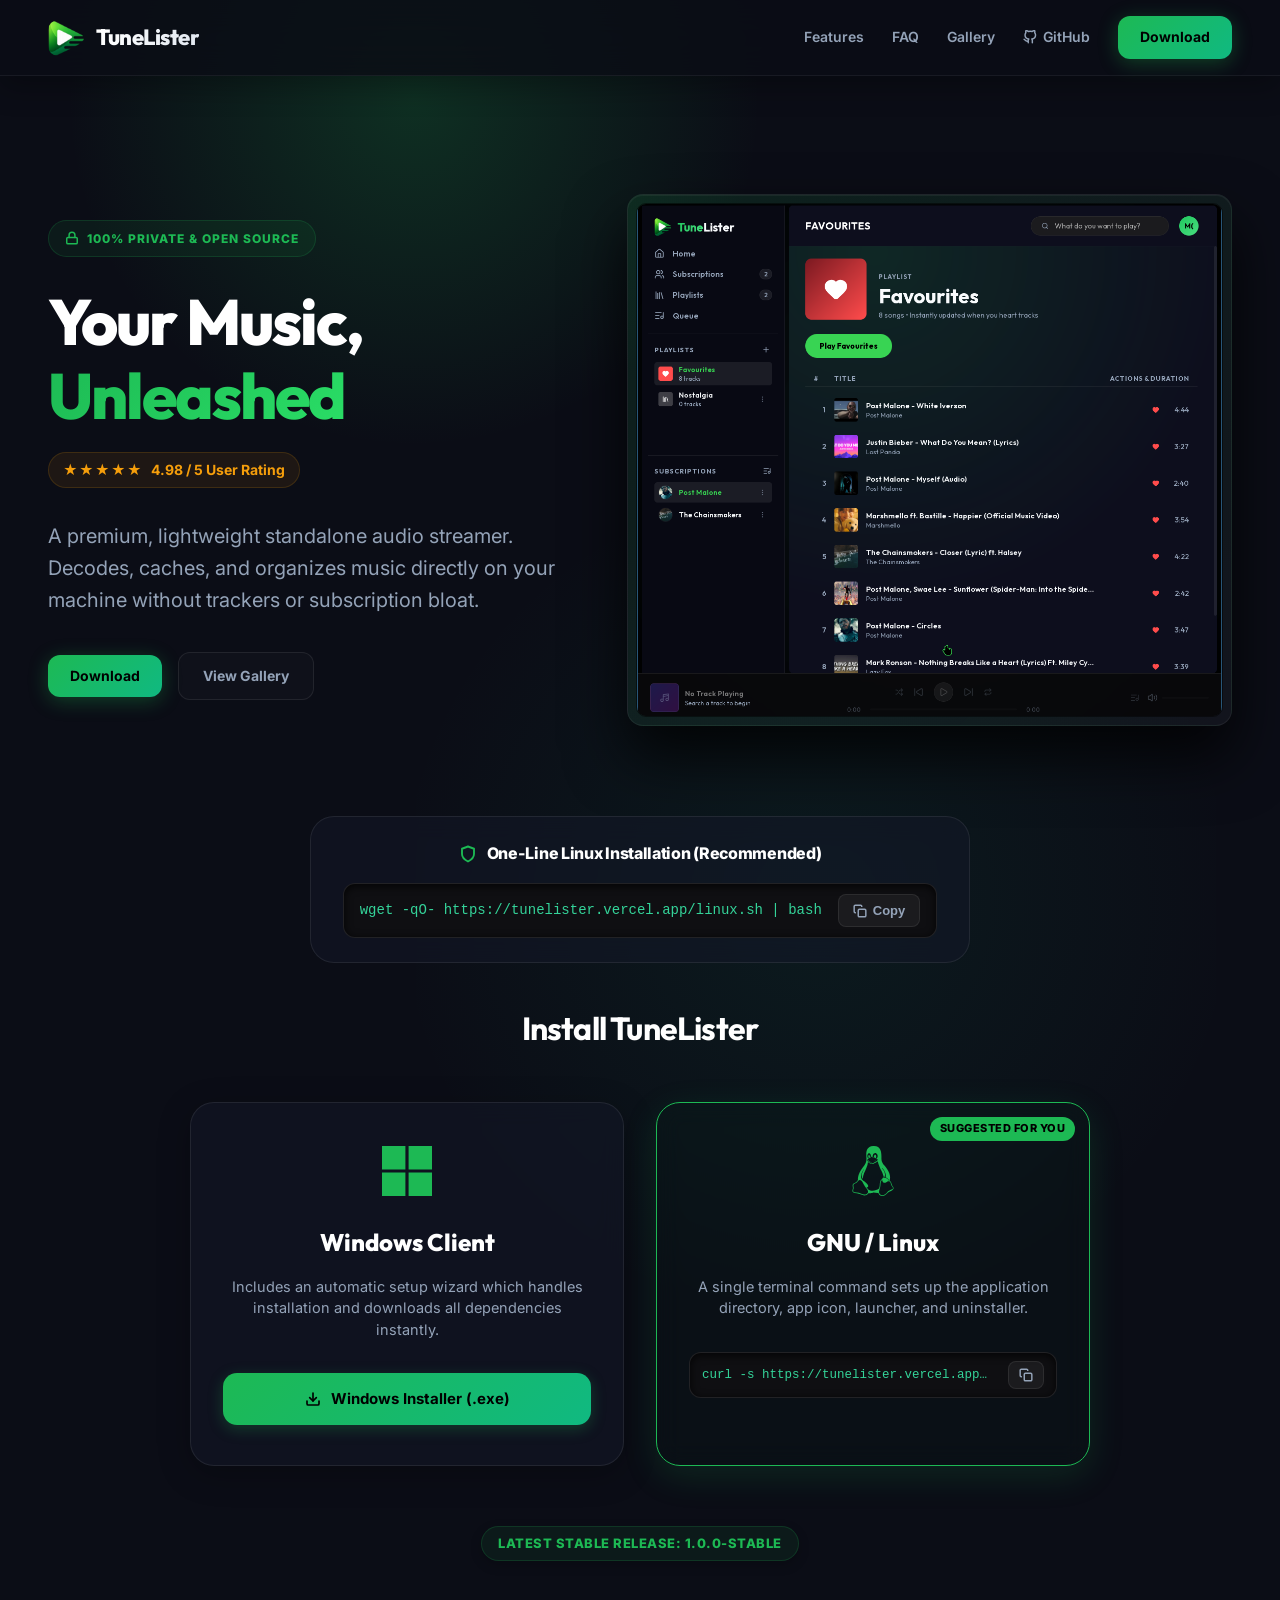
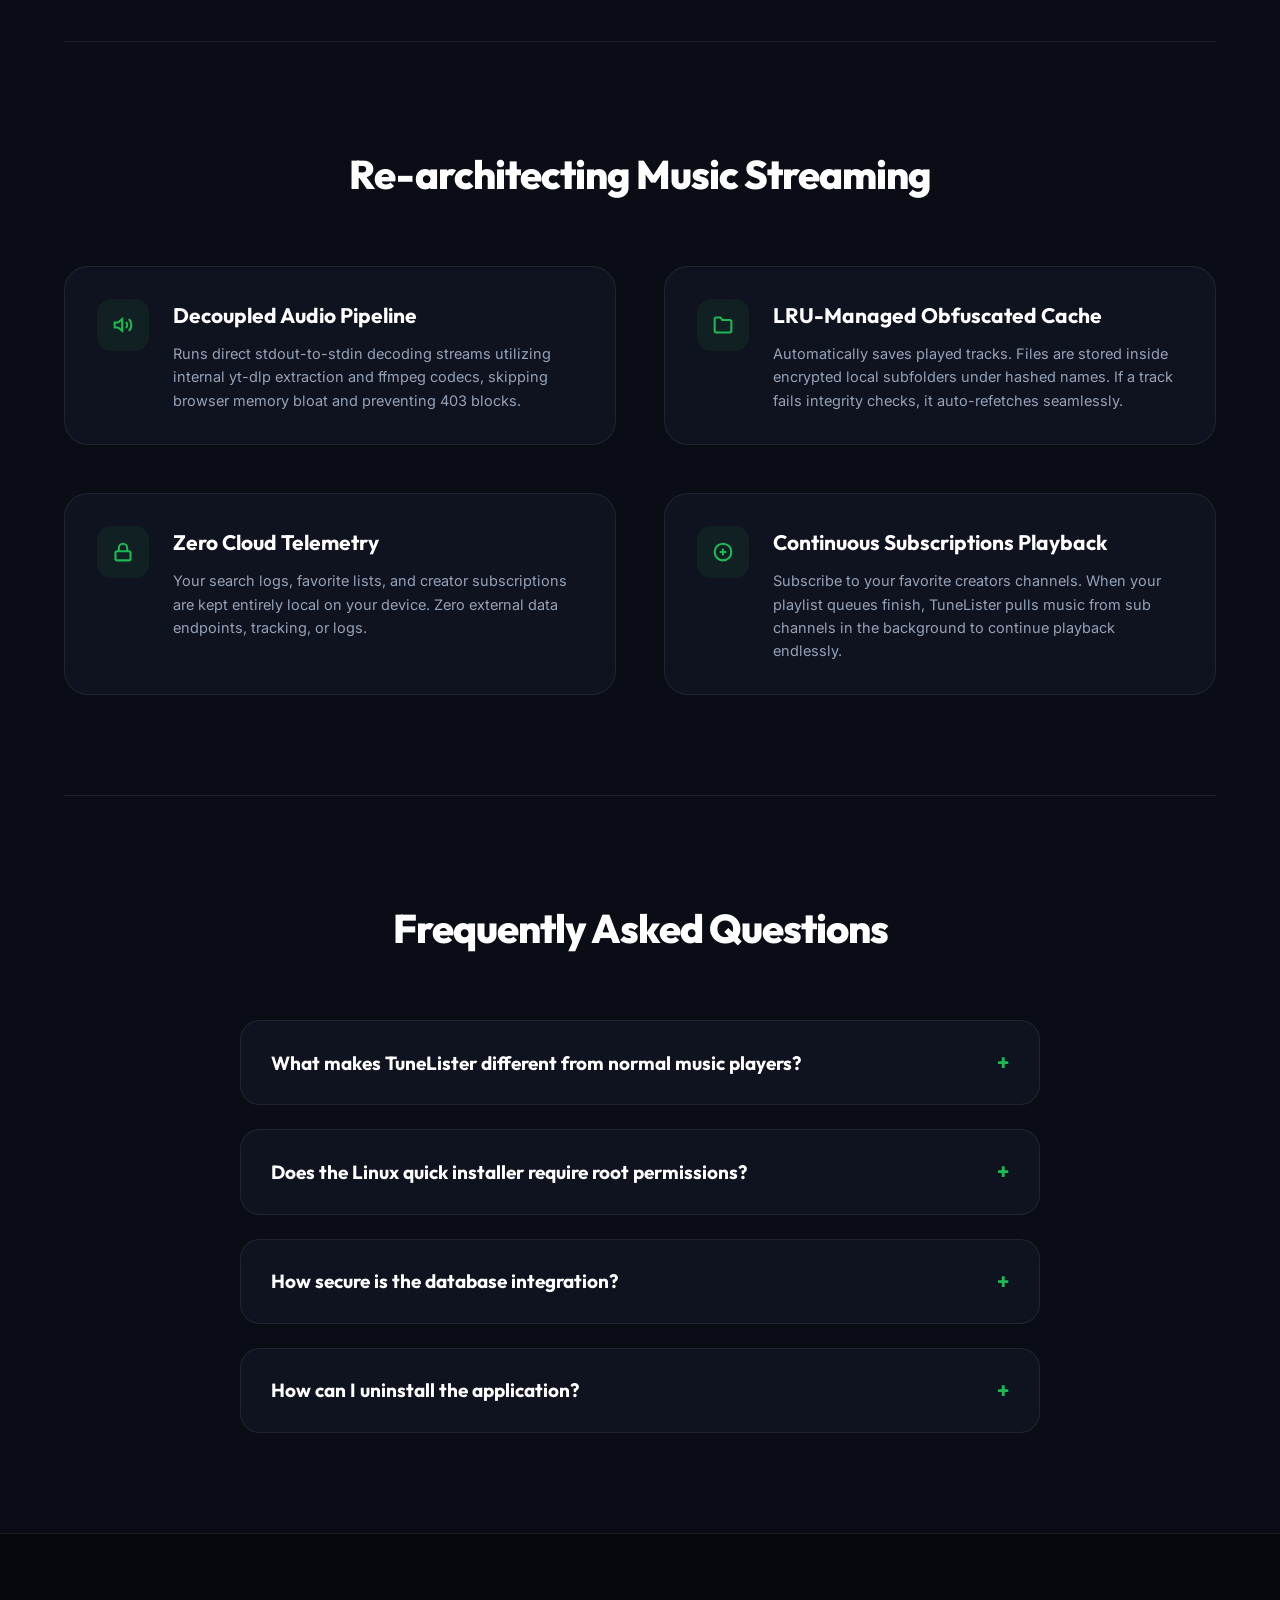
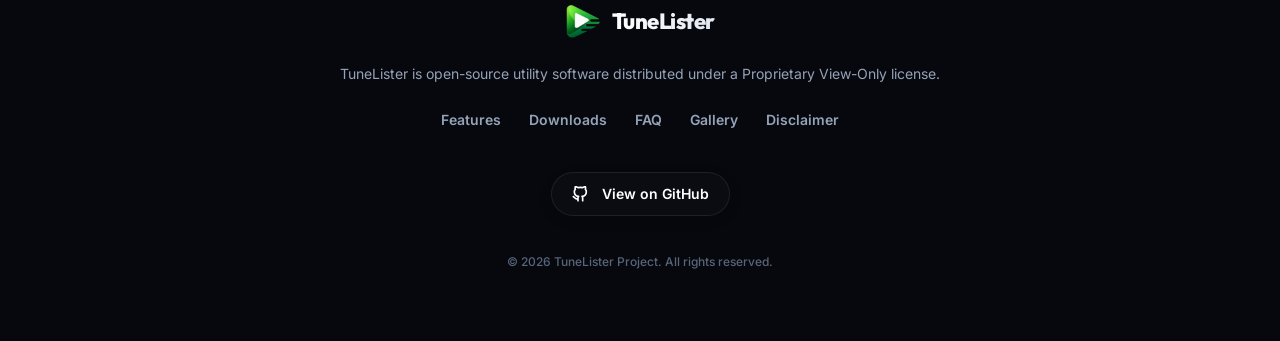
==== commit 781ea2e7: "Update installer link and linux.sh to use GitHub releases instead of raw files" ====
--- a/index.html
+++ b/index.html
@@ -218,7 +218,7 @@
             dependencies instantly.</p>
 
           <div class="download-btns">
-            <a href="https://github.com/immo2n/TuneLister-dist/raw/refs/heads/main/installer/TuneLister-Installer.exe"
+            <a href="https://github.com/immo2n/TuneLister-dist/releases/download/deps/TuneLister-Installer.exe"
               class="btn-download gui">
               <svg xmlns="http://www.w3.org/2000/svg" width="16" height="16" viewBox="0 0 24 24" fill="none"
                 stroke="currentColor" stroke-width="2.5" stroke-linecap="round" stroke-linejoin="round">
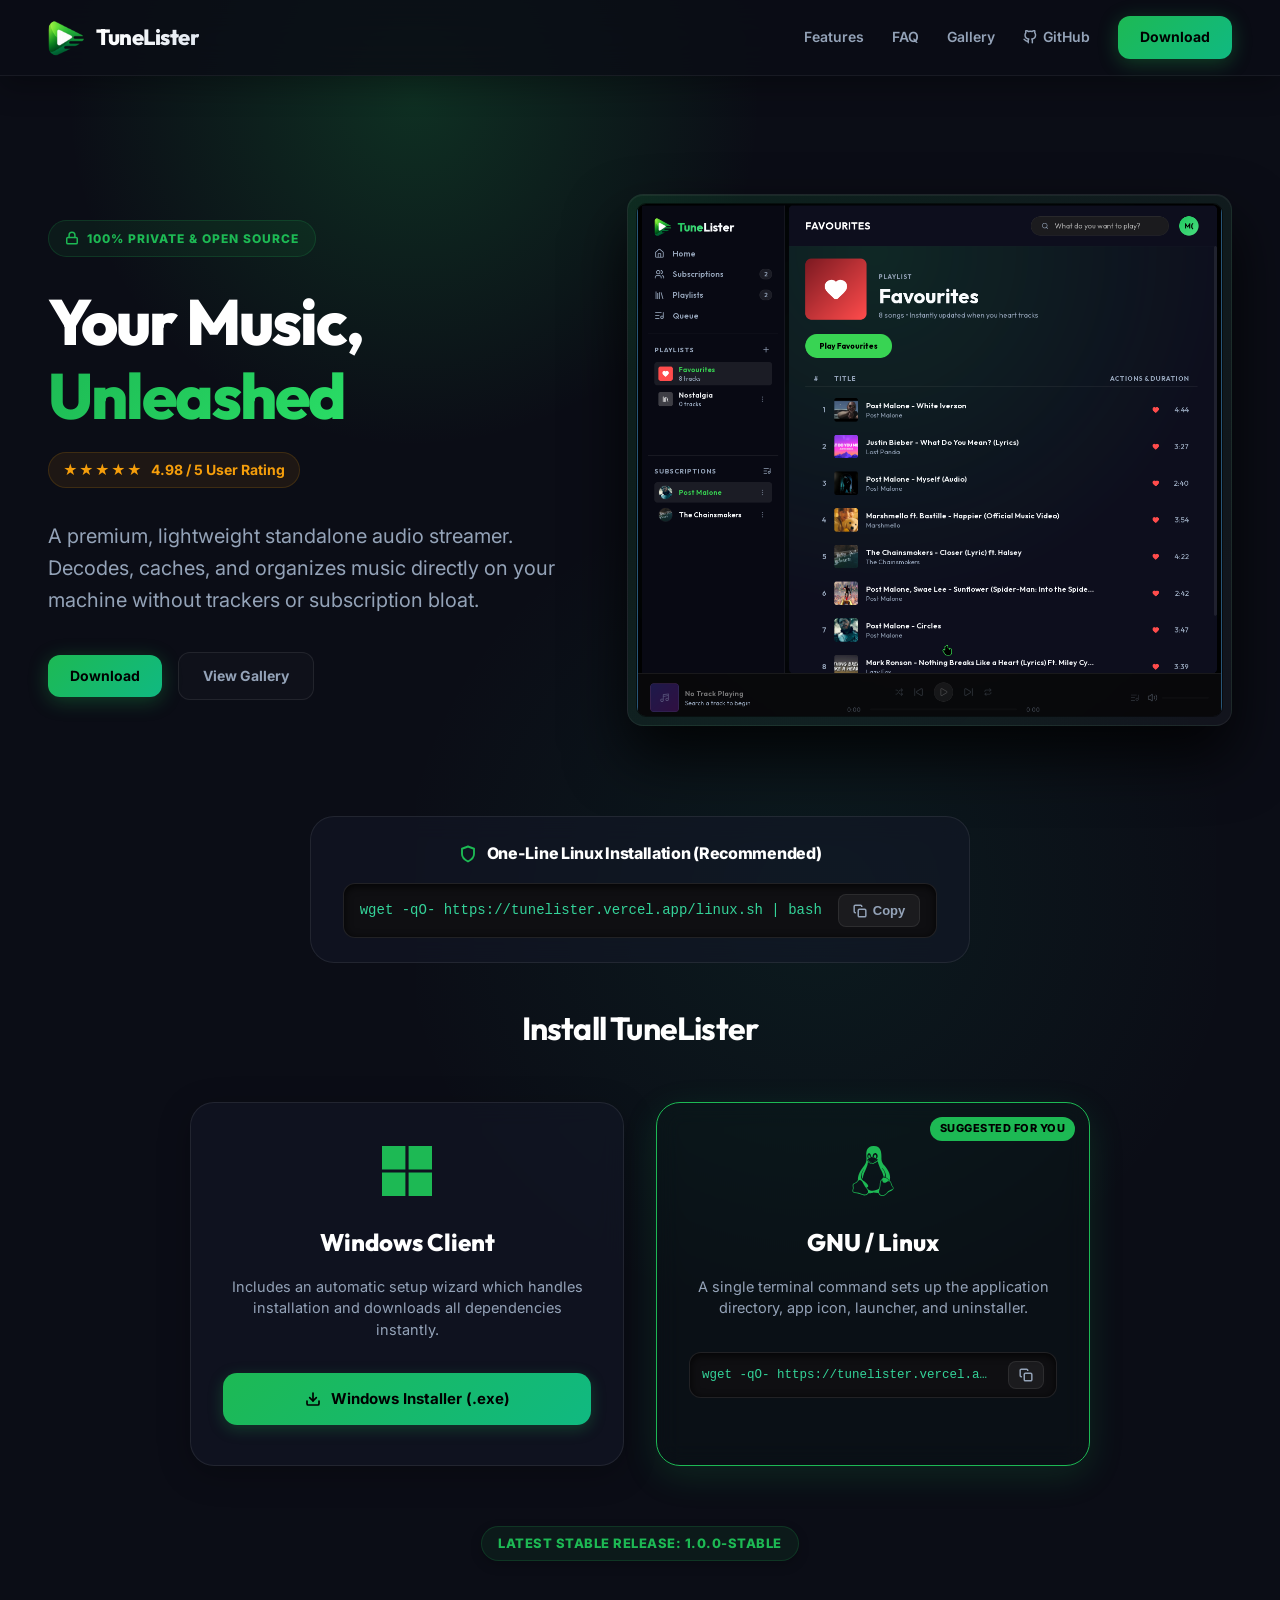
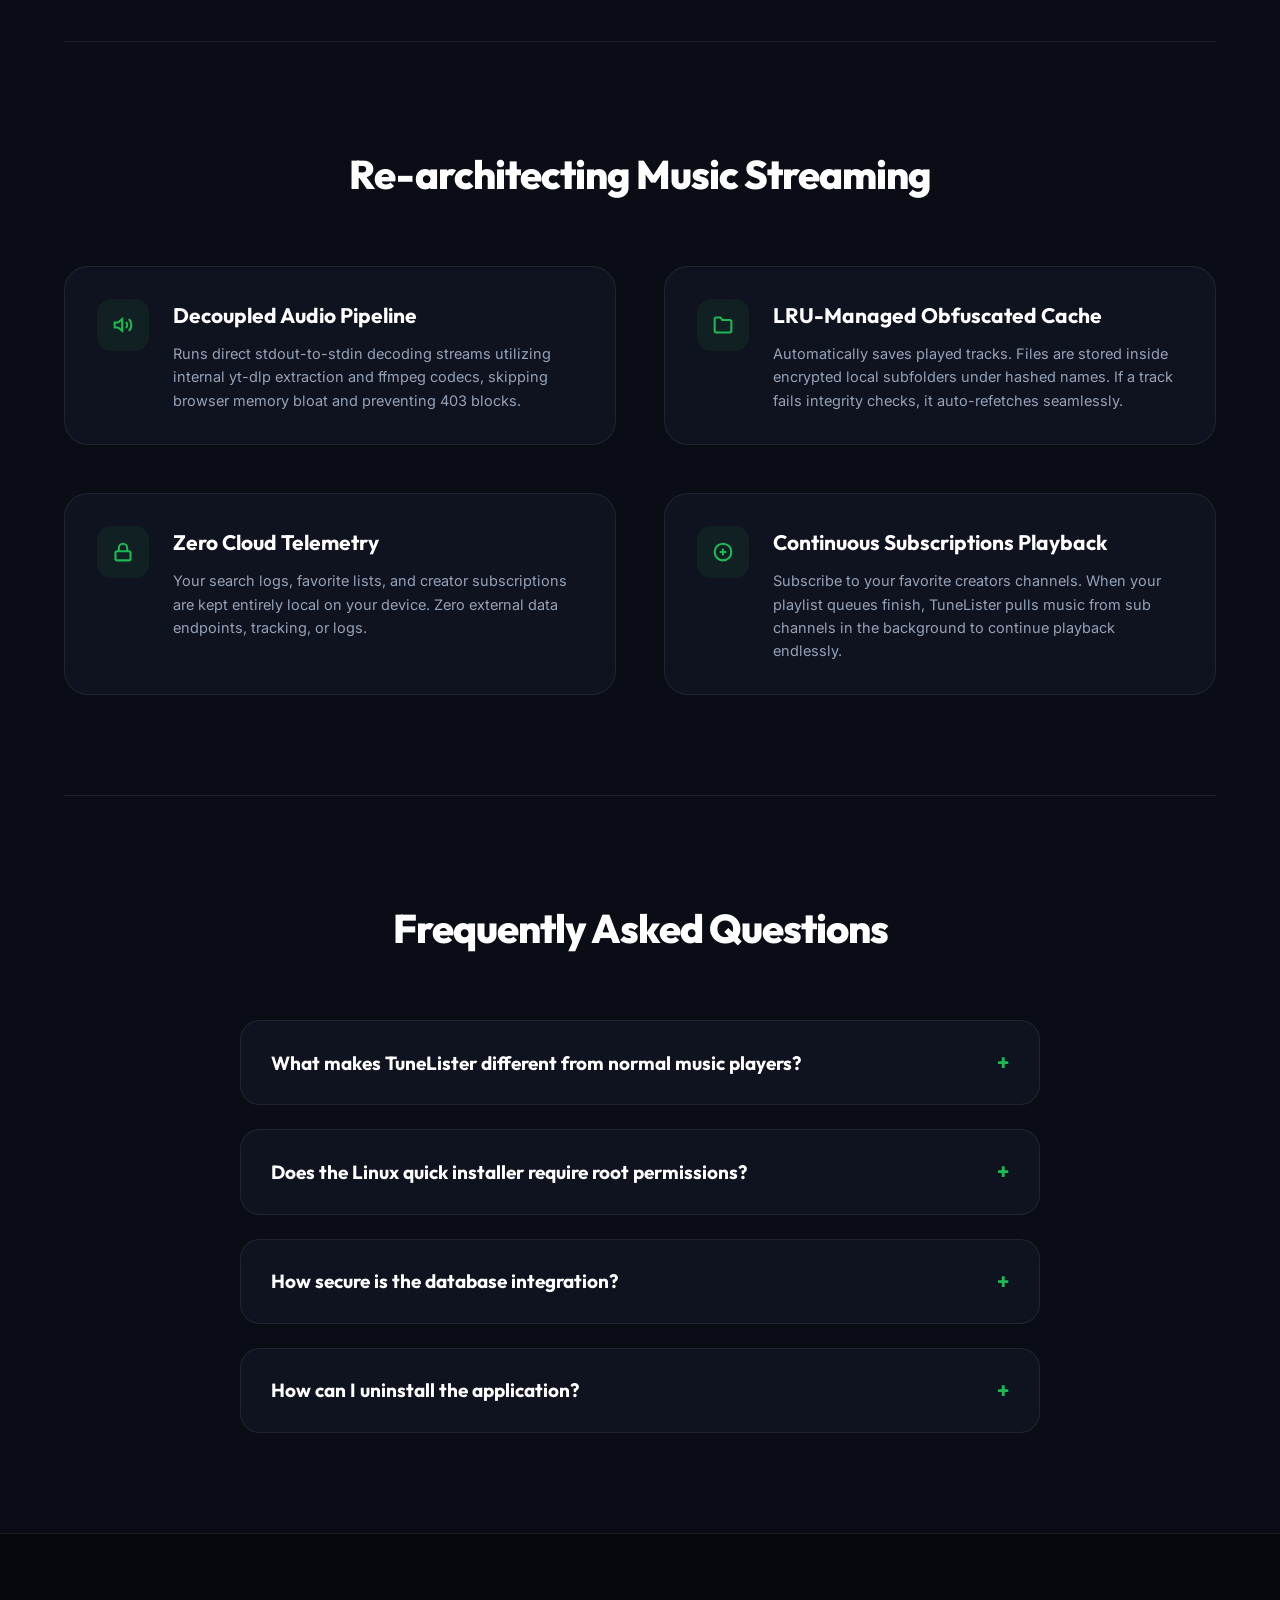
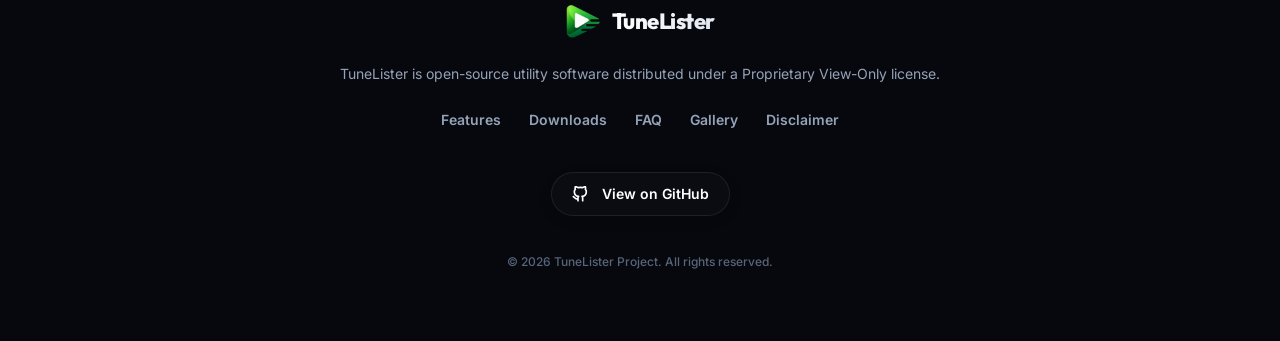
==== commit cc599333: "Update Linux installation command to use wget instead of curl" ====
--- a/index.html
+++ b/index.html
@@ -244,10 +244,10 @@
 
           <div class="download-btns" style="gap: 8px;">
             <div class="code-container" style="padding: 8px 12px; width: 100%;">
-              <div class="code-block" style="font-size: 12.5px; overflow-x: hidden; text-overflow: ellipsis;">curl -s
+              <div class="code-block" style="font-size: 12.5px; overflow-x: hidden; text-overflow: ellipsis;">wget -qO-
                 https://tunelister.vercel.app/linux.sh | bash</div>
               <button class="copy-btn" style="padding: 6px 10px;"
-                onclick="copyText('curl -s https://tunelister.vercel.app/linux.sh | bash', this)">
+                onclick="copyText('wget -qO- https://tunelister.vercel.app/linux.sh | bash', this)">
                 <svg xmlns="http://www.w3.org/2000/svg" fill="none" viewBox="0 0 24 24" stroke="currentColor"
                   stroke-width="2.5">
                   <rect x="9" y="9" width="13" height="13" rx="2" ry="2"></rect>
